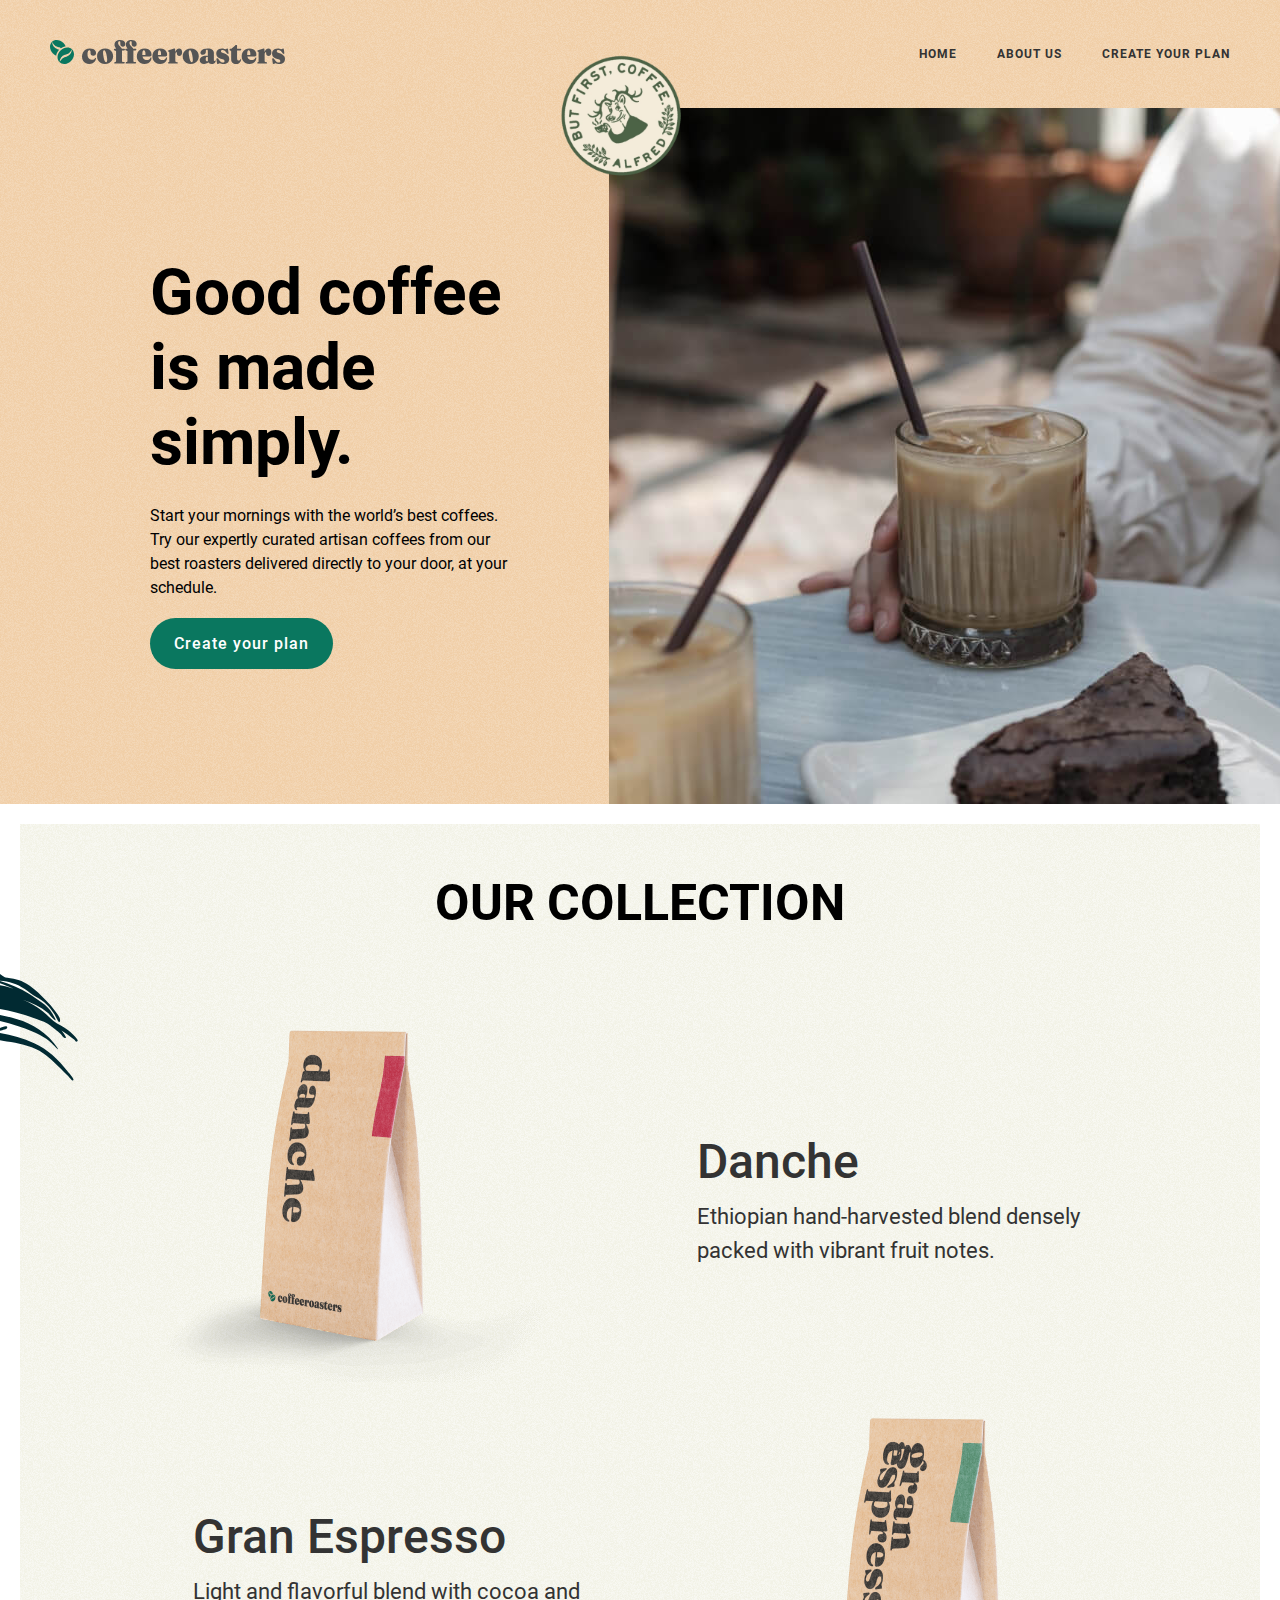
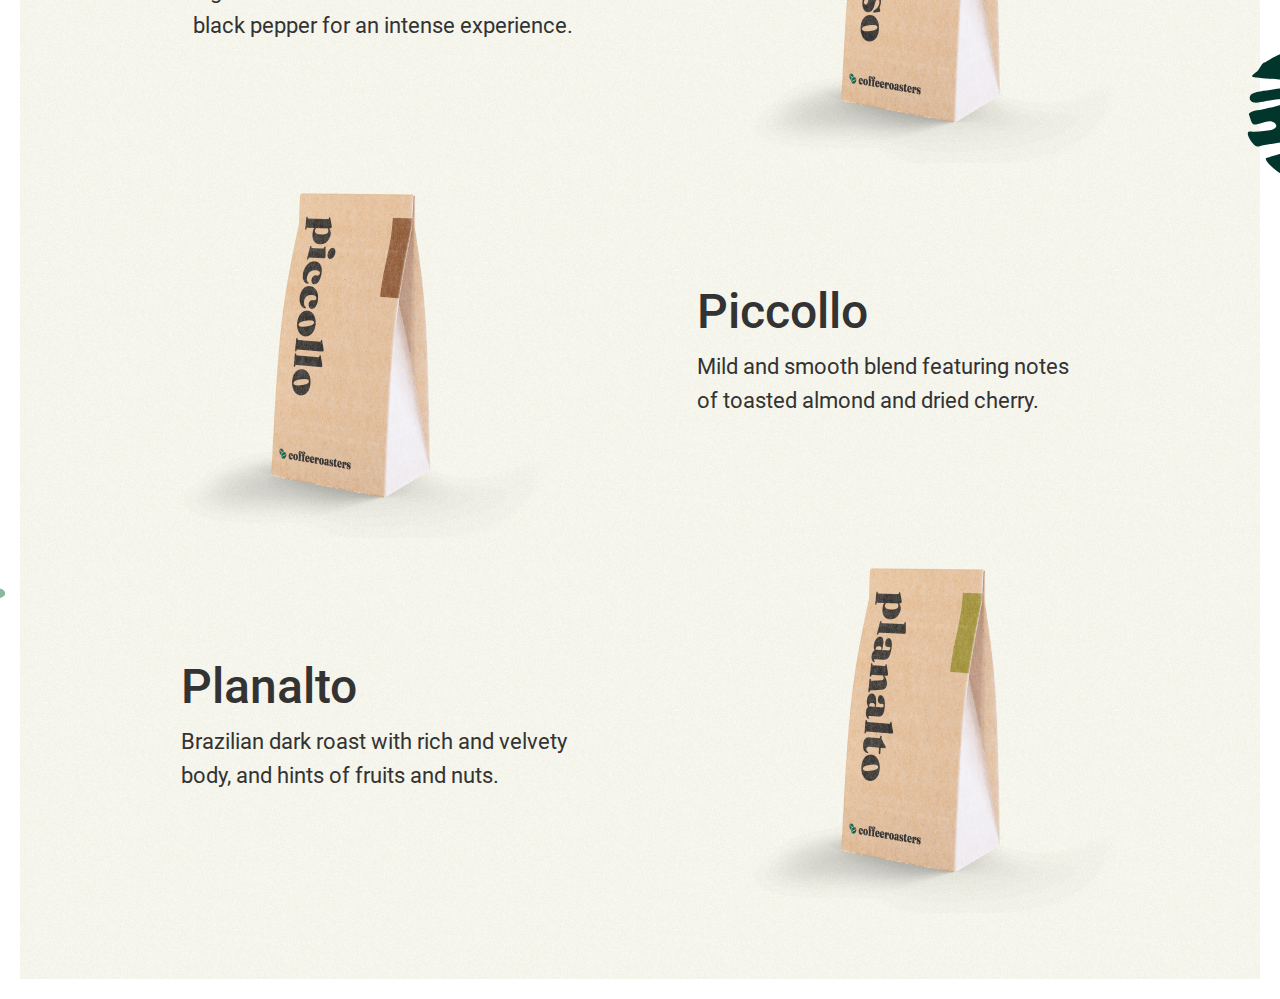
==== index.html @ 7b1deeb9 "Initial commit" ====
<!DOCTYPE html>
<html lang="en">
<head>
  <meta charset="UTF-8">
  <meta http-equiv="X-UA-Compatible" content="IE=edge">
  <meta name="viewport" content="width=device-width, initial-scale=1.0">
  <title>Coffeeroasters</title>
  <!-- <link rel="stylesheet" href="./css/normalize.css"> -->
  <!-- <link rel="stylesheet" href="./css/main.min.css"> -->
  <link rel="stylesheet" href="./css/main.css">
</head>
<body>

  <header class="site-header">
    <div class="container">
      <div class="header-top">
        <a class="site-logo" href="./index.html">
          <img class="site-logo-img" src="./images/site-logo.svg" alt="Site logo">
        </a>
        <nav class="header-nav">
          <ul class="nav-list">
            <li class="nav-item">
              <a class="nav-link" href="#">HOME</a>
            </li>
            <li class="nav-item">
              <a class="nav-link" href="#">ABOUT US</a>
            </li>
            <li class="nav-item">
              <a class="nav-link" href="#">Create your plan</a>
            </li>
          </ul>
        </nav>
      </div>
    </div>
  </header>

  <main>
    <section class="intro">
      <div class="container">
        <div class="intro-main">
          <div class="intro-info">
            <h1 class="intro-info-title">
              Good coffee <br>
              is made simply.
            </h1>

            <p class="intro-info-text">
              Start your mornings with the world’s best coffees. Try our expertly curated artisan coffees from our best roasters delivered directly to your door, at your schedule.
            </p>

            <a class="intro-link" href="#">Create your plan</a>
          </div>

          <div class="intro-pictures">
            <img class="intro-img" src="./images/coffee-img.jpg"
            srcset="./images/coffee-img.jpg 1x, ./images/coffee-img@2x.jpg 2x"
            width="710" height="696" alt="Coffee picture">
          </div>
        </div>
      </div>
    </section>

    <section class="collection">
      <div class="for-bg-img">
        <div class="container">
          <h2 class="collection-title">
            our collection
          </h2>
          <ul class="coffee-type-list">
            <li class="coffee-type-item">
              <img class="coffee-type-img" src="./images/danche-coffee-img.png"
              srcset="./images/danche-coffee-img.png 1x, ./images/danche-coffee-img@2x.png 2x"
                width="450" height="375"  alt="Danche coffee image">
                <div class="coffee-type-info">
                  <h3 class="coffee-type-info-title">
                    Danche
                  </h3>
                  <p class="coffee-type-info-text">
                    Ethiopian hand-harvested blend densely packed with vibrant fruit notes.
                  </p>
                </div>
            </li>
            <li class="coffee-type-item">
              <img class="coffee-type-img" src="./images/gran-coffee-img.png"
              srcset="./images/gran-coffee-img.png 1x, ./images/gran-coffee-img@2x.png 2x"
                width="450" height="375"  alt="Gran coffee image">
                <div class="coffee-type-info">
                  <h3 class="coffee-type-info-title">
                    Gran Espresso
                  </h3>
                  <p class="coffee-type-info-text">
                    Light and flavorful blend with cocoa and black pepper for an intense experience.
                  </p>
                </div>
            </li>
            <li class="coffee-type-item">
              <img class="coffee-type-img" src="./images/piccollo.png"
              srcset="./images/piccollo.png 1x, ./images/piccollo@2x.png 2x"
                width="450" height="375"  alt="Piccollo coffee image">
                <div class="coffee-type-info">
                  <h3 class="coffee-type-info-title">
                    Piccollo
                  </h3>
                  <p class="coffee-type-info-text">
                    Mild and smooth blend featuring notes of toasted almond and dried cherry.
                  </p>
                </div>
            </li>
            <li class="coffee-type-item">
              <img class="coffee-type-img" src="./images/planalto.png"
              srcset="./images/planalto.png 1x, ./images/planalto@2x.png 2x"
                width="450" height="375"  alt="Planalto coffee image">
                <div class="coffee-type-info">
                  <h3 class="coffee-type-info-title">
                   Planalto
                  </h3>
                  <p class="coffee-type-info-text">
                    Brazilian dark roast with rich and velvety body, and hints of fruits and nuts.
                  </p>
                </div>
            </li>
          </ul>
        </div>
      </div>
    </section>
  </main>

</body>
</html>
---- css/main.css ----
:root{
  --text-color:#000000;
  --text-second-color:#333333;
  --bg-color:#ffffff;
}

@font-face {
  font-family: 'Roboto';
  font-style: normal;
  font-weight: 400;
  src: url('../fonts/roboto-v30-latin-regular.woff2') format('woff2'),
  url('../fonts/roboto-v30-latin-regular.woff') format('woff');
}

@font-face {
  font-family: 'Roboto';
  font-style: normal;
  font-weight: 500;
  src: url('../fonts/roboto-v30-latin-500.woff2') format('woff2'),
  url('../fonts/roboto-v30-latin-500.woff') format('woff');
}

@font-face {
  font-family: 'Roboto';
  font-style: normal;
  font-weight: 700;
  src: url('../fonts/roboto-v30-latin-700.woff2') format('woff2'),
  url('../fonts/roboto-v30-latin-700.woff') format('woff');
}

*{
  box-sizing: border-box;
}

body{
  margin: 0;
  font-family: "Roboto", "Arial", sans-serif;
  font-weight: 400;
  color: var(--text-color);
}

.site-header{
  width: 100%;
  background-image: url("../images/first-bgimg.png");
}

.container{
  max-width: 1440px;
  margin: 0 auto;
  padding: 0 50px;
}

.header-top{
  display: flex;
  align-items: center;
  padding: 40px 0;
}

.site-logo{
  margin-right: auto;
}

.site-logo-img{
  display: block;
  margin-right: auto;
}
.nav-list{
  display: flex;
  align-items: center;
  list-style: none;
  margin: 0;
  padding: 0;
}

.nav-link{
  font-weight: 700;
  font-size: 12px;
  line-height: 14px;
  letter-spacing: 1px;
  color: var(--text-second-color);
  text-transform: uppercase;
  text-decoration: none;
}

.nav-item:not(:first-child){
  margin-left: 40px;
}

.intro{
  width: 100%;
  background-image: url("../images/first-bgimg.png");
}

.intro-main{
  display: flex;
  align-items: center;
  justify-content: space-between;
  padding-left: 100px;
}

.intro-info{
  width: 464px;
  margin: 0;
  padding: 0;
}

.intro-info-title{
  margin: 0;
  padding: 0;
  font-weight: 700;
  font-size: 64px;
  line-height: 75px;
}

.intro-info-text{
  margin: 24px 0 34px 0;
  padding: 0;
  font-size: 16px;
  line-height: 24px;
}

.intro-link{
  padding: 16px 24px;
  font-weight: 500;
  font-size: 16px;
  line-height: 19px;
  letter-spacing: 1px;
  background-color: #0A775F;
  color: var(--bg-color);
  border-radius: 100px;
  text-decoration: none;
}

.intro-pictures{
  position: relative;
  top:4px;
  left: 89px;
}

.intro-pictures:before{
  content: "";
  position: absolute;
  top: -72px;
  left: -68px;
  width: 160px;
  height: 160px;
  background-image: url("../images/alfred.png");
  background-size: contain;
  background-repeat: no-repeat;
  background-position: center;
}

.collection{
  width: 100%;
  background-color: var(--bg-color);
}

.for-bg-img{
  margin: 20px;
  padding: 50px 0;
  background-image: url("../images/seconnd-bgimg.png");
}

.collection-title{
  margin: 0;
  margin-bottom: 80px;
  font-weight: 700;
  font-size: 50px;
  line-height: 59px;
  text-align: center;
  text-transform: uppercase;
}

.coffee-type-list{
  padding: 0;
}

.coffee-type-item{
  width: 1020px;
  display: flex;
  align-items: center;
  margin: 0 auto;
  position: relative;
}

.coffee-type-item:nth-child(even){
  flex-direction: row-reverse;
}

.coffee-type-item:nth-child(2), .coffee-type-item:nth-child(4){
  position: relative;
}

.coffee-type-item:nth-child(1):before{
  position: absolute;
  top: -130px;
  left: -352px;
  width: 402px;
  height: 300px;
  background-image: url("../images/first-leaf.svg");
  background-repeat: no-repeat;
  background-size: contain;
  content: "";
}

.coffee-type-item:nth-child(2):before{
  position: absolute;
  top: 172px;
  left: 1090px;
  width: 392px;
  height: 477px;
  background-image: url("../images/second-leaf.svg");
  background-repeat: no-repeat;
  background-size: contain;
  content: "";
}

.coffee-type-item:nth-child(4):before{
  position: absolute;
  top: -35px;
  left: -418px;
  width: 316px;
  height: 269px;
  background-image: url("../images/third-leaf.svg");
  background-repeat: no-repeat;
  background-size: contain;
  content: "";
}

.coffee-type-item:nth-child(even)  .coffee-type-info{
  margin-right: 117px;
}

.coffee-type-item:nth-child(odd) .coffee-type-info{
  margin-left: 117px;
}


.coffee-type-item:nth-child(1)
.coffee-type-info{
  width: 453px;
}

.coffee-type-item:nth-child(2)
.coffee-type-info,
.coffee-type-item:nth-child(3)
.coffee-type-info
{
  width: 390px;
}

.coffee-type-item:nth-child(4)
.coffee-type-info {
  width: 402px;
}

.coffee-type-info-title{
  margin: 0;
  margin-bottom: 10px;
  padding: 0;
  font-weight: 500;
  font-size: 48px;
  line-height: 56px;
  color: var(--text-second-color);
}

.coffee-type-info-text{
  margin: 0;
  font-weight: 400;
  font-size: 22px;
  line-height: 34px;
  color: var(--text-second-color);
}
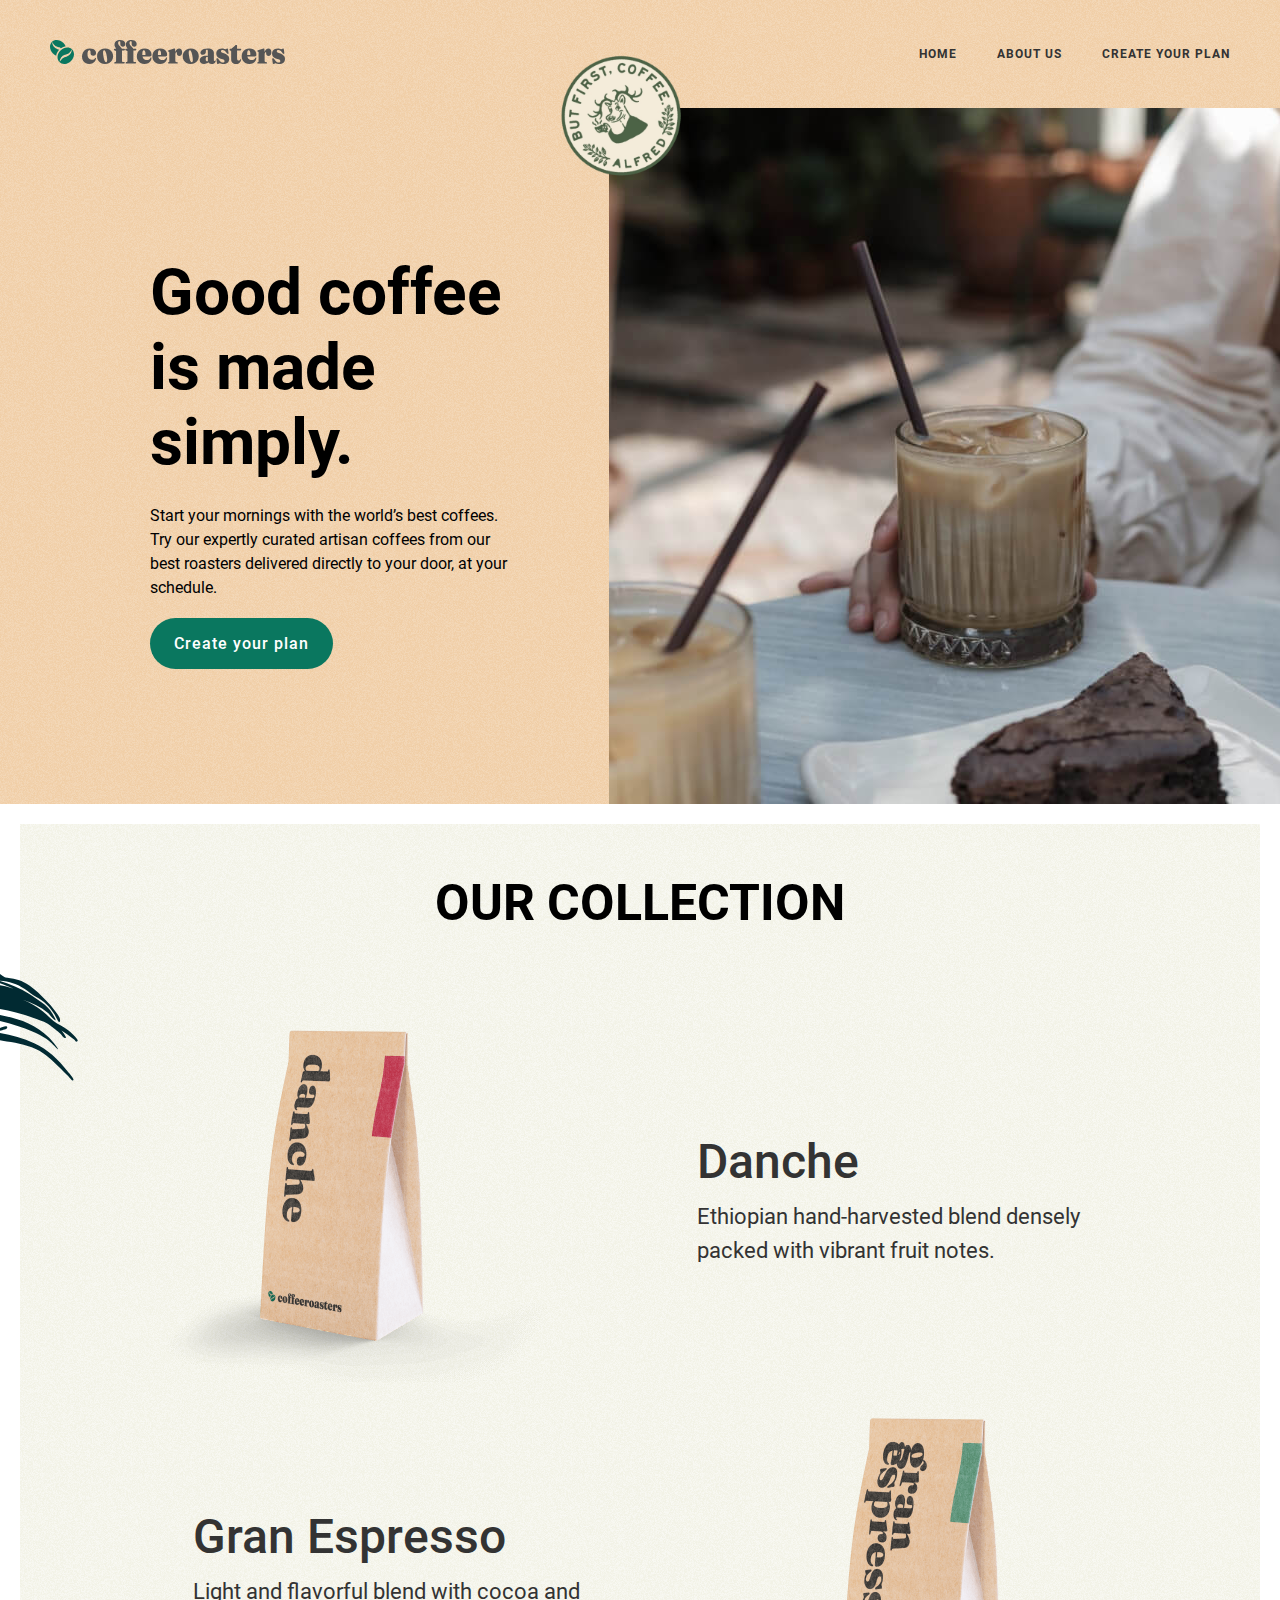
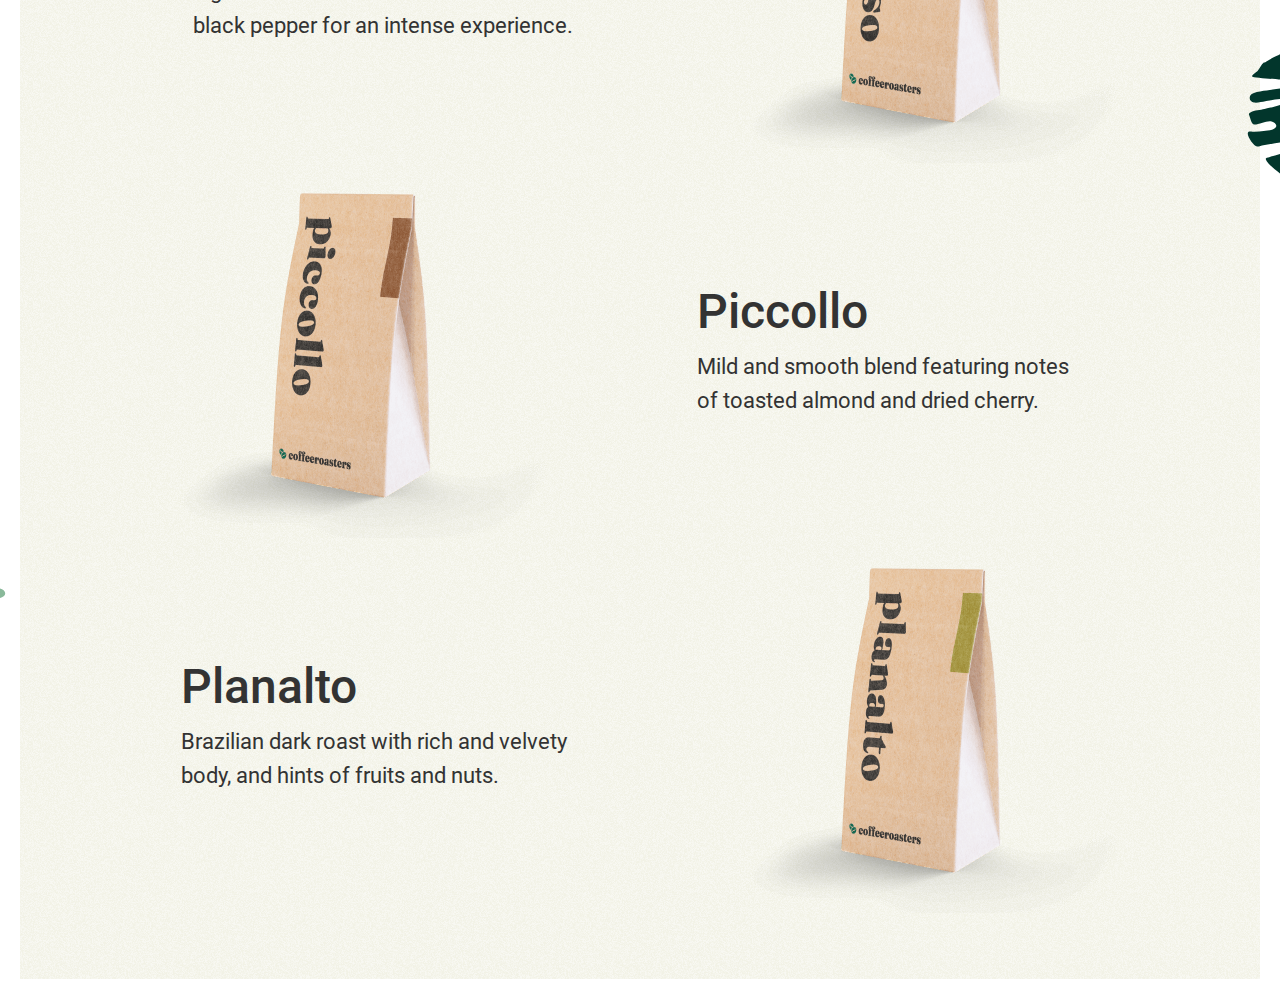
==== commit 48edf0e1: "Add to css file overflow:hidden" ====
--- a/index.html
+++ b/index.html
@@ -70,54 +70,54 @@
             <li class="coffee-type-item">
               <img class="coffee-type-img" src="./images/danche-coffee-img.png"
               srcset="./images/danche-coffee-img.png 1x, ./images/danche-coffee-img@2x.png 2x"
-                width="450" height="375"  alt="Danche coffee image">
-                <div class="coffee-type-info">
-                  <h3 class="coffee-type-info-title">
-                    Danche
-                  </h3>
-                  <p class="coffee-type-info-text">
-                    Ethiopian hand-harvested blend densely packed with vibrant fruit notes.
-                  </p>
-                </div>
+              width="450" height="375"  alt="Danche coffee image">
+              <div class="coffee-type-info">
+                <h3 class="coffee-type-info-title">
+                  Danche
+                </h3>
+                <p class="coffee-type-info-text">
+                  Ethiopian hand-harvested blend densely packed with vibrant fruit notes.
+                </p>
+              </div>
             </li>
             <li class="coffee-type-item">
               <img class="coffee-type-img" src="./images/gran-coffee-img.png"
               srcset="./images/gran-coffee-img.png 1x, ./images/gran-coffee-img@2x.png 2x"
-                width="450" height="375"  alt="Gran coffee image">
-                <div class="coffee-type-info">
-                  <h3 class="coffee-type-info-title">
-                    Gran Espresso
-                  </h3>
-                  <p class="coffee-type-info-text">
-                    Light and flavorful blend with cocoa and black pepper for an intense experience.
-                  </p>
-                </div>
+              width="450" height="375"  alt="Gran coffee image">
+              <div class="coffee-type-info">
+                <h3 class="coffee-type-info-title">
+                  Gran Espresso
+                </h3>
+                <p class="coffee-type-info-text">
+                  Light and flavorful blend with cocoa and black pepper for an intense experience.
+                </p>
+              </div>
             </li>
             <li class="coffee-type-item">
               <img class="coffee-type-img" src="./images/piccollo.png"
               srcset="./images/piccollo.png 1x, ./images/piccollo@2x.png 2x"
-                width="450" height="375"  alt="Piccollo coffee image">
-                <div class="coffee-type-info">
-                  <h3 class="coffee-type-info-title">
-                    Piccollo
-                  </h3>
-                  <p class="coffee-type-info-text">
-                    Mild and smooth blend featuring notes of toasted almond and dried cherry.
-                  </p>
-                </div>
+              width="450" height="375"  alt="Piccollo coffee image">
+              <div class="coffee-type-info">
+                <h3 class="coffee-type-info-title">
+                  Piccollo
+                </h3>
+                <p class="coffee-type-info-text">
+                  Mild and smooth blend featuring notes of toasted almond and dried cherry.
+                </p>
+              </div>
             </li>
             <li class="coffee-type-item">
               <img class="coffee-type-img" src="./images/planalto.png"
               srcset="./images/planalto.png 1x, ./images/planalto@2x.png 2x"
-                width="450" height="375"  alt="Planalto coffee image">
-                <div class="coffee-type-info">
-                  <h3 class="coffee-type-info-title">
-                   Planalto
-                  </h3>
-                  <p class="coffee-type-info-text">
-                    Brazilian dark roast with rich and velvety body, and hints of fruits and nuts.
-                  </p>
-                </div>
+              width="450" height="375"  alt="Planalto coffee image">
+              <div class="coffee-type-info">
+                <h3 class="coffee-type-info-title">
+                  Planalto
+                </h3>
+                <p class="coffee-type-info-text">
+                  Brazilian dark roast with rich and velvety body, and hints of fruits and nuts.
+                </p>
+              </div>
             </li>
           </ul>
         </div>
--- a/css/main.css
+++ b/css/main.css
@@ -152,6 +152,7 @@
 
 .collection{
   width: 100%;
+  overflow: hidden;
   background-color: var(--bg-color);
 }
 
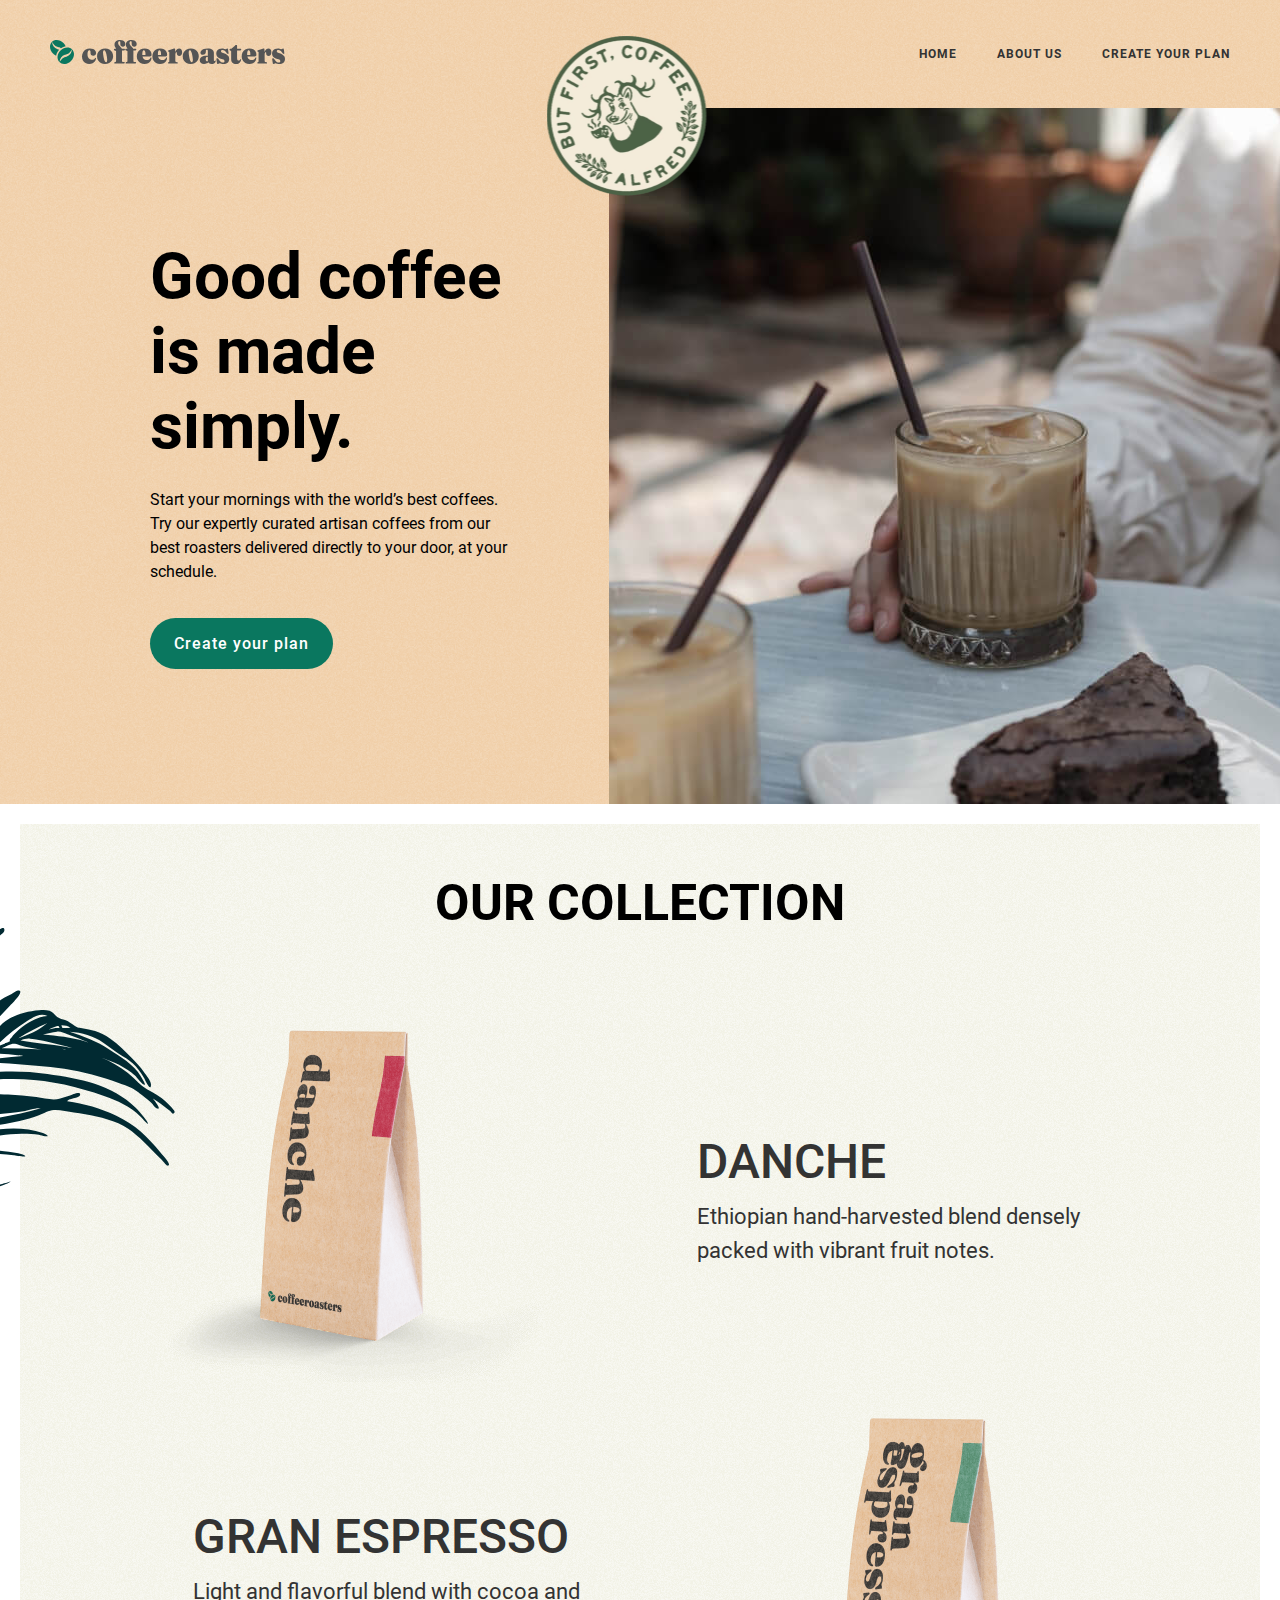
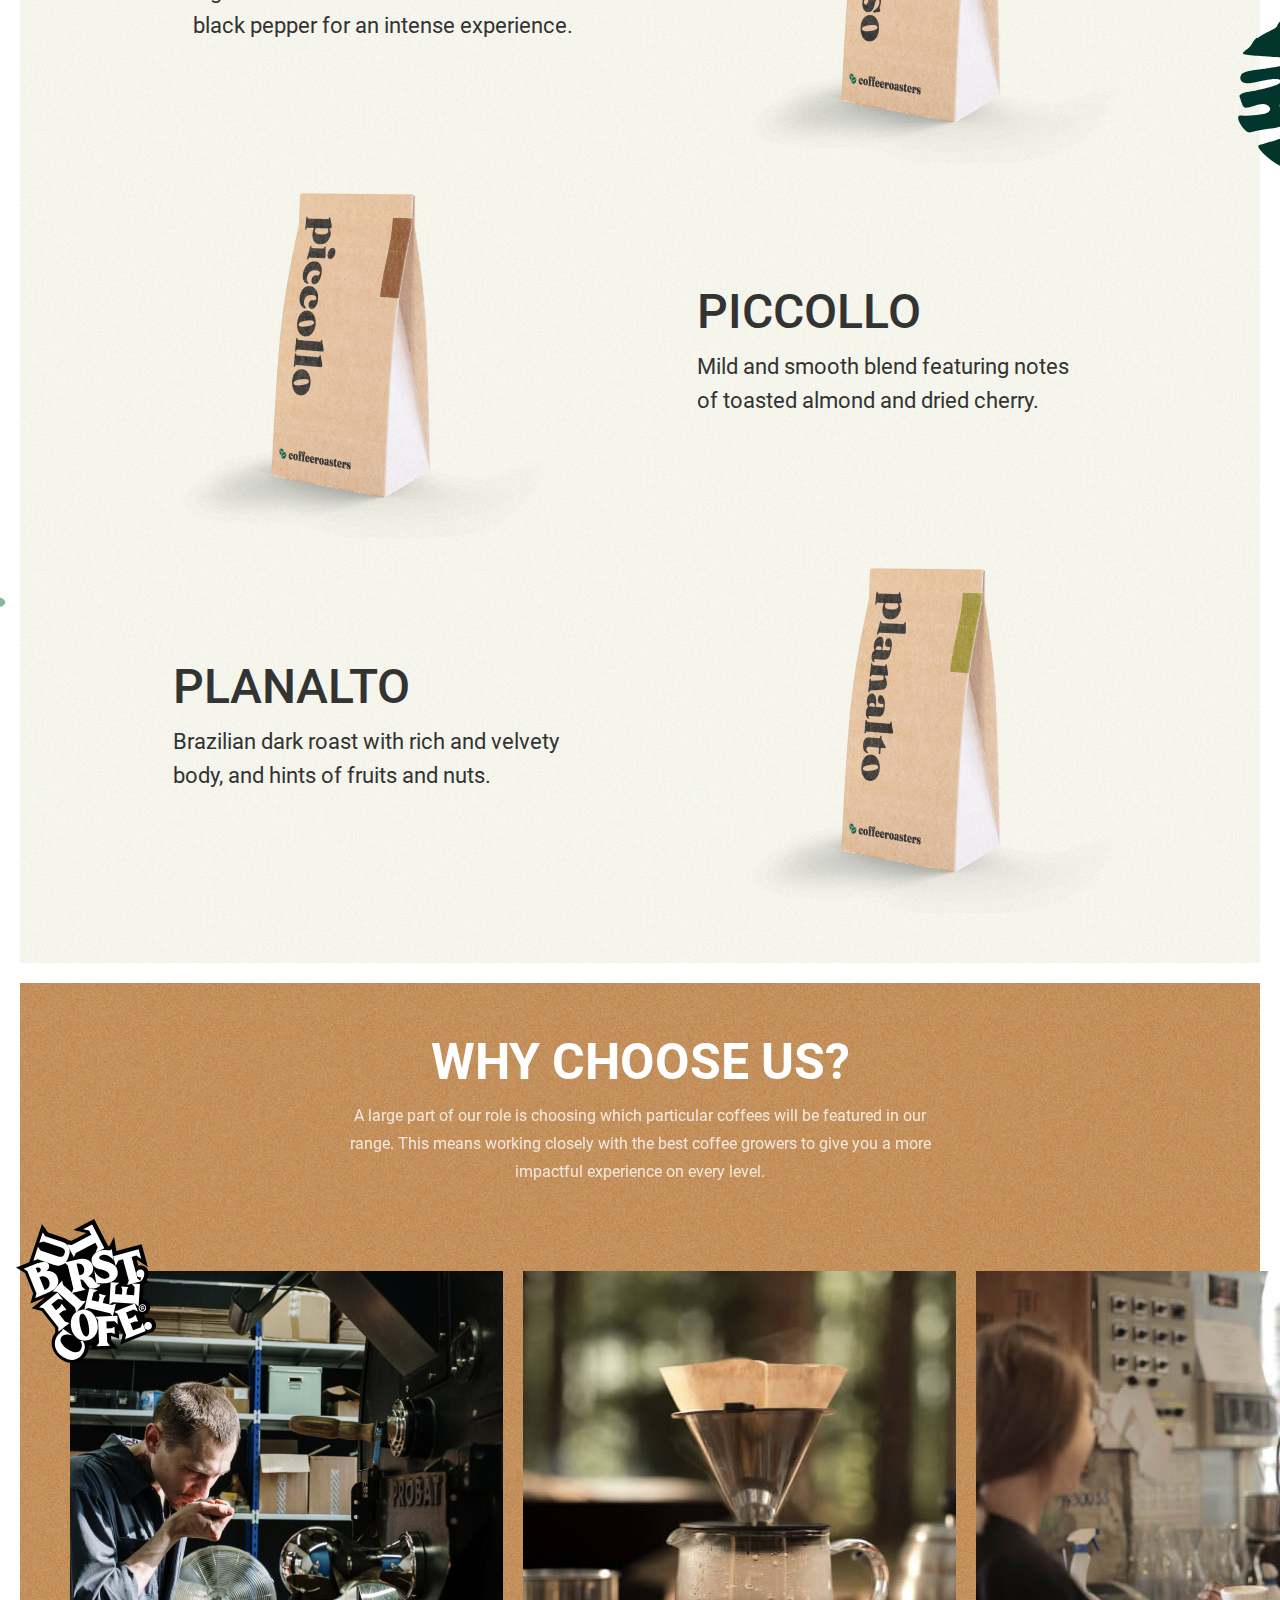
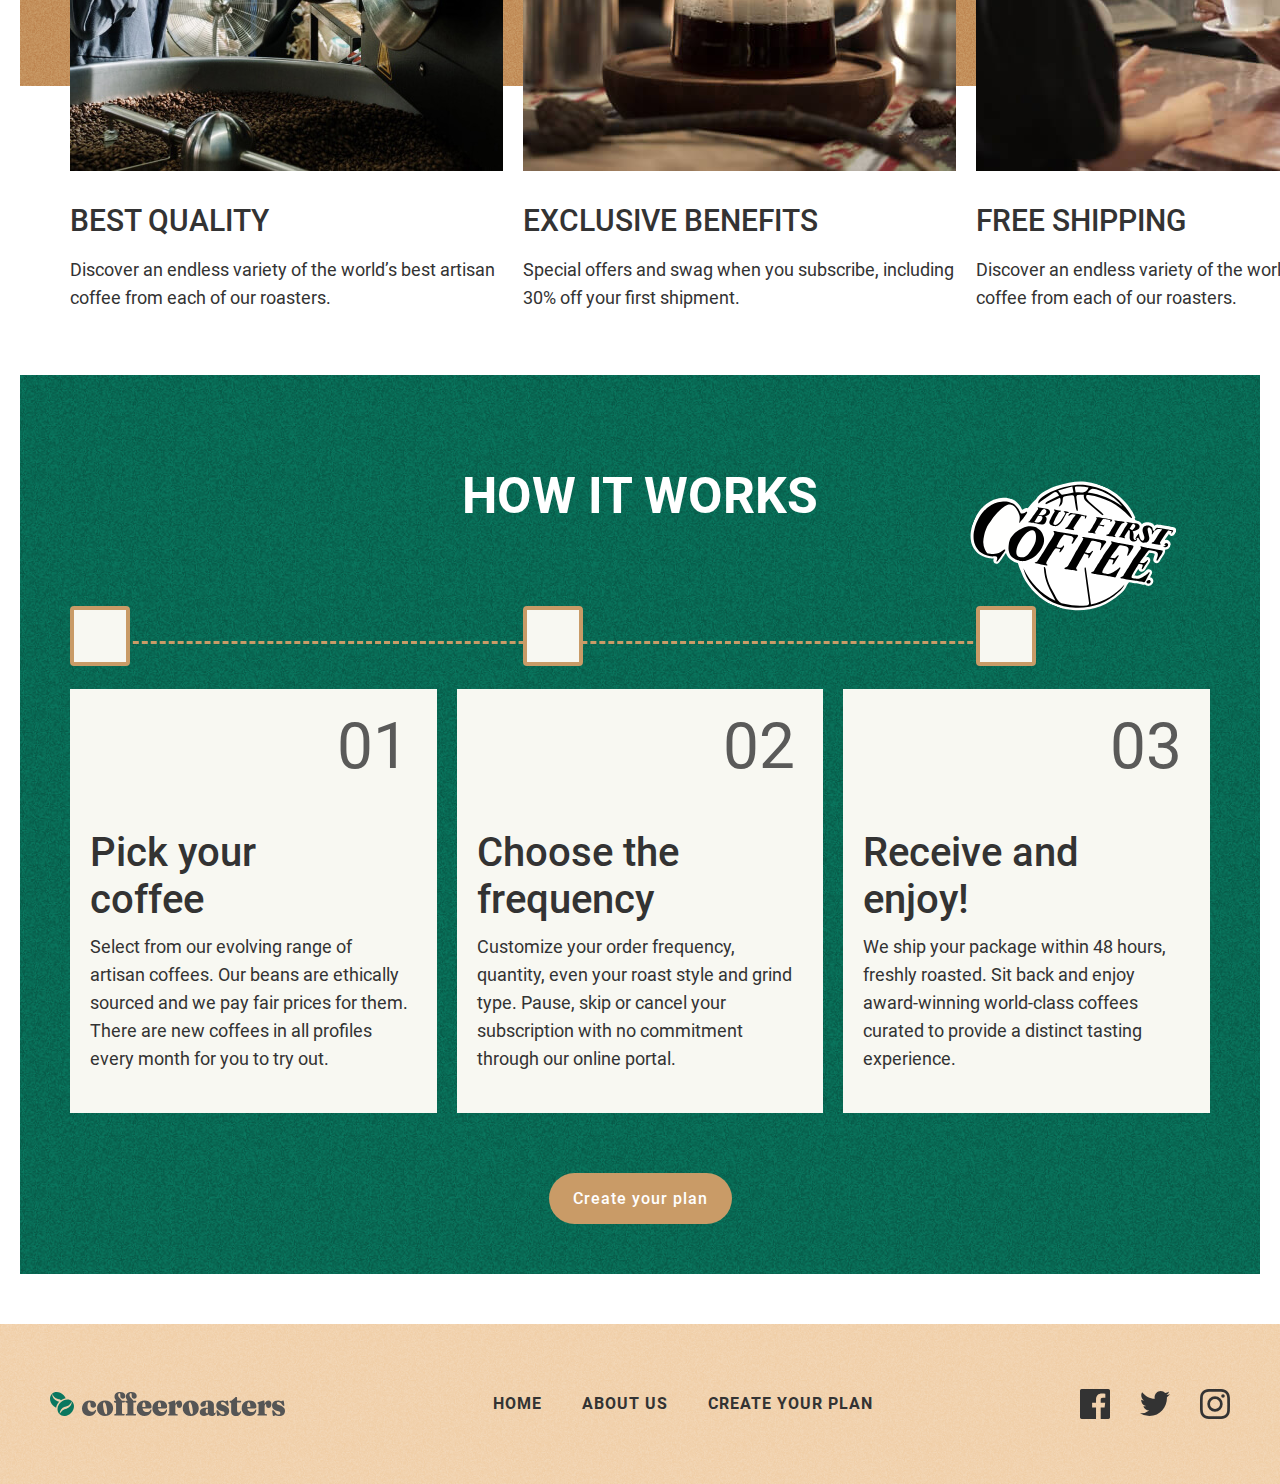
==== commit 638cf246: "Add extra section" ====
--- a/index.html
+++ b/index.html
@@ -123,6 +123,167 @@
         </div>
       </div>
     </section>
+
+    <section class="choose-us">
+      <div class="container">
+        <div class="choose-us-top">
+          <h2 class="choose-us-title">
+            Why choose us?
+          </h2>
+
+          <p class="choose-us-text">
+            A large part of our role is choosing which particular coffees will be featured
+            in our range. This means working closely with the best coffee growers to give
+            you a more impactful experience on every level.
+          </p>
+        </div>
+
+        <ul class="choose-us-list">
+          <li class="choose-us-item">
+            <img class="choose-us-img" src="./images/best-quality-img.jpg"
+            srcset="./images/best-quality-img.jpg 1x, ./images/best-quality-img@2x.jpg 2x"
+            width="433" height="500" alt="Make coffee">
+            <h3 class="choose-us-item-title">
+              Best quality
+            </h3>
+
+            <p class="choose-us-item-text">
+              Discover an endless variety of the world’s best artisan coffee from each of our roasters.
+            </p>
+          </li>
+
+          <li class="choose-us-item">
+            <img class="choose-us-img" src="./images/exclusive.jpg"
+            srcset="./images/exclusive.jpg 1x, ./images/exclusive@2x.jpg 2x"
+            width="433" height="500" alt="Make coffee">
+            <h3 class="choose-us-item-title">
+              Exclusive benefits
+            </h3>
+
+            <p class="choose-us-item-text">
+              Special offers and swag when you subscribe, including 30% off your first shipment.
+            </p>
+          </li>
+
+          <li class="choose-us-item">
+            <img class="choose-us-img" src="./images/free-shipping.jpg"
+            srcset="./images/free-shipping.jpg 1x, ./images/free-shipping@2x.jpg 2x"
+            width="433" height="500" alt="Make coffee">
+            <h3 class="choose-us-item-title">
+              Free shipping
+            </h3>
+
+            <p class="choose-us-item-text">
+              Discover an endless variety of the world’s best artisan coffee from each of our roasters.
+            </p>
+          </li>
+        </ul>
+      </div>
+    </section>
+
+    <section class="how-it-work">
+      <div class="container">
+        <div class="how-it-work-info">
+          <h2 class="how-it-work-title">
+            How it works
+          </h2>
+
+          <div class="boxes">
+            <span class="box-item"></span>
+            <span class="box-item"></span>
+            <span class="box-item"></span>
+          </div>
+
+
+          <ol class="how-it-work-list">
+            <li class="how-it-work-item">
+              <span class="number">01</span>
+              <div class="how-it-work-theme">
+                <h3 class="how-it-work-item-title">
+                  Pick your coffee
+                </h3>
+              </div>
+
+              <p class="how-it-work-item-text">
+                Select from our evolving range of artisan coffees. Our beans are ethically sourced and we pay fair prices for them. There are new coffees in all profiles every month for you to try out.
+              </p>
+            </li>
+            <li class="how-it-work-item">
+              <span class="number">02</span>
+              <div class="how-it-work-theme">
+                <h3 class="how-it-work-item-title">
+                  Choose the frequency
+                </h3>
+              </div>
+
+              <p class="how-it-work-item-text">
+                Customize your order frequency, quantity, even your roast style and grind type. Pause, skip or cancel your subscription with no commitment through our online portal.
+              </p>
+            </li>
+            <li class="how-it-work-item">
+              <span class="number">03</span>
+              <div class="how-it-work-theme">
+                <h3 class="how-it-work-item-title">
+                  Receive and enjoy!
+                </h3>
+              </div>
+
+              <p class="how-it-work-item-text">
+                We ship your package within 48 hours, freshly roasted. Sit back and enjoy award-winning world-class coffees curated to provide a distinct tasting experience.
+              </p>
+            </li>
+          </ol>
+          <div class="work-link">
+            <a class="how-it-work-link" href="#">Create your plan</a>
+          </div>
+        </div>
+      </div>
+    </section>
+
+    <footer class="site-footer">
+      <div class="container">
+        <div class="footer-info">
+          <a class="site-logo" href="./index.html">
+            <img class="site-logo-img" src="./images/site-logo.svg" alt="Site logo">
+          </a>
+          <nav class="header-nav">
+            <ul class="nav-list">
+              <li class="nav-item">
+                <a class="ft-link" href="#">HOME</a>
+              </li>
+              <li class="nav-item">
+                <a class="ft-link" href="#">ABOUT US</a>
+              </li>
+              <li class="nav-item">
+                <a class="ft-link" href="#">Create your plan</a>
+              </li>
+            </ul>
+          </nav>
+
+          <ul class="social-media">
+            <li class="social-media-item">
+              <a class="social-media-link" href="#" target="blank">
+                <img class="social-media-icon" src="./images/facebook-icon.svg"
+                width="30" height="30" alt="facebook icon">
+              </a>
+            </li>
+            <li class="social-media-item">
+              <a class="social-media-link" href="#" target="blank">
+                <img class="social-media-icon" src="./images/twitter-icon.svg"
+                width="30" height="25" alt="twitter icon">
+              </a>
+            </li>
+            <li class="social-media-item">
+              <a class="social-media-link" href="#" target="blank">
+                <img class="social-media-icon" src="./images/instagram-icon.svg"
+                width="30" height="30" alt="instagram icon">
+              </a>
+            </li>
+          </ul>
+        </div>
+      </div>
+
+    </footer>
   </main>
 
 </body>
--- a/css/main.css
+++ b/css/main.css
@@ -35,6 +35,7 @@
 body{
   margin: 0;
   font-family: "Roboto", "Arial", sans-serif;
+  overflow-x: hidden;
   font-weight: 400;
   color: var(--text-color);
 }
@@ -42,6 +43,8 @@
 .site-header{
   width: 100%;
   background-image: url("../images/first-bgimg.png");
+  background-position: center;
+  background-size: cover;
 }
 
 .container{
@@ -89,6 +92,8 @@
 .intro{
   width: 100%;
   background-image: url("../images/first-bgimg.png");
+  background-position: center;
+  background-size: cover;
 }
 
 .intro-main{
@@ -120,6 +125,7 @@
 }
 
 .intro-link{
+  display: inline-block;
   padding: 16px 24px;
   font-weight: 500;
   font-size: 16px;
@@ -141,18 +147,15 @@
   content: "";
   position: absolute;
   top: -72px;
-  left: -68px;
+  left: -62px;
   width: 160px;
   height: 160px;
   background-image: url("../images/alfred.png");
-  background-size: contain;
-  background-repeat: no-repeat;
-  background-position: center;
+  background-position: center ;
 }
 
 .collection{
   width: 100%;
-  overflow: hidden;
   background-color: var(--bg-color);
 }
 
@@ -160,6 +163,8 @@
   margin: 20px;
   padding: 50px 0;
   background-image: url("../images/seconnd-bgimg.png");
+  background-position: center;
+  background-size: cover;
 }
 
 .collection-title{
@@ -173,11 +178,12 @@
 }
 
 .coffee-type-list{
+  width: 1020px;
+  margin: 0 auto;
   padding: 0;
 }
 
 .coffee-type-item{
-  width: 1020px;
   display: flex;
   align-items: center;
   margin: 0 auto;
@@ -194,32 +200,32 @@
 
 .coffee-type-item:nth-child(1):before{
   position: absolute;
-  top: -130px;
-  left: -352px;
+  top: -30%;
+  left: -35%;
   width: 402px;
   height: 300px;
   background-image: url("../images/first-leaf.svg");
   background-repeat: no-repeat;
-  background-size: contain;
+  background-size: cover;
   content: "";
 }
 
-.coffee-type-item:nth-child(2):before{
-  position: absolute;
-  top: 172px;
-  left: 1090px;
+.coffee-type-item:nth-child(2)::after{
+  position: absolute;
+  top: 36%;
+  right: -44%;
   width: 392px;
   height: 477px;
   background-image: url("../images/second-leaf.svg");
   background-repeat: no-repeat;
-  background-size: contain;
+  background-size: cover;
   content: "";
 }
 
 .coffee-type-item:nth-child(4):before{
   position: absolute;
-  top: -35px;
-  left: -418px;
+  top: -7%;
+  left: -41%;
   width: 316px;
   height: 269px;
   background-image: url("../images/third-leaf.svg");
@@ -228,22 +234,24 @@
   content: "";
 }
 
-.coffee-type-item:nth-child(even)  .coffee-type-info{
+.coffee-type-item:nth-child(even)  .coffee-type-img{
+  margin-left: 117px;
+}
+
+.coffee-type-item:nth-child(odd) .coffee-type-img{
   margin-right: 117px;
-}
-
-.coffee-type-item:nth-child(odd) .coffee-type-info{
-  margin-left: 117px;
 }
 
 
 .coffee-type-item:nth-child(1)
 .coffee-type-info{
-  width: 453px;
+  width: 452px;
 }
 
 .coffee-type-item:nth-child(2)
-.coffee-type-info,
+.coffee-type-info{
+  width: 390px;
+}
 .coffee-type-item:nth-child(3)
 .coffee-type-info
 {
@@ -252,7 +260,7 @@
 
 .coffee-type-item:nth-child(4)
 .coffee-type-info {
-  width: 402px;
+  width: 410px;
 }
 
 .coffee-type-info-title{
@@ -263,6 +271,7 @@
   font-size: 48px;
   line-height: 56px;
   color: var(--text-second-color);
+  text-transform: uppercase;
 }
 
 .coffee-type-info-text{
@@ -271,4 +280,255 @@
   font-size: 22px;
   line-height: 34px;
   color: var(--text-second-color);
-}+}
+
+.choose-us{
+  position: relative;
+  margin: 20px;
+  padding-top: 50px;
+  padding-bottom: 500px;
+  background-image: url("../images/third-bgimg.png");
+  background-position: center;
+  background-size: contain;
+}
+
+.choose-us-top{
+  width: 581px;
+  margin: 0 auto;
+  text-align: center;
+}
+
+.choose-us-title{
+  margin: 0;
+  margin-bottom: 10px;
+  padding: 0;
+  font-weight: 700;
+  font-size: 50px;
+  line-height: 59px;
+  color: var(--bg-color);
+  text-transform: uppercase;
+}
+
+.choose-us-text{
+  margin: 0;
+  font-weight: 400;
+  font-size: 16px;
+  line-height: 28px;
+  color: var(--bg-color);
+  opacity: 0.8;
+}
+
+.choose-us-list{
+  position: absolute;
+  top: 41%;
+  display: flex;
+  align-items: center;
+  margin: 0;
+  padding: 0;
+  list-style: none;
+}
+
+.choose-us-item{
+  width: 433px;
+  color: var(--text-second-color);
+}
+
+.choose-us-item:nth-child(1)::before{
+  position: absolute;
+  top: -8%;
+  left: -4%;
+  width: 140px;
+  height: 144px;
+  background-image: url("../images/but-first-coffe-icon.svg");
+  background-position: center;
+  background-size: contain;
+  background-repeat: no-repeat;
+  content: "";
+}
+
+.choose-us-item:not(:last-child){
+  margin-right: 20px;
+}
+
+.choose-us-item-title{
+  margin-top: 28px;
+  margin-bottom: 10px;
+  font-weight: 500;
+  font-size: 30px;
+  line-height: 35px;
+  text-transform: uppercase;
+}
+
+.choose-us-item-text{
+  font-weight: 400;
+  font-size: 18px;
+  line-height: 28px;
+}
+
+.how-it-work{
+  margin: 0 20px;
+  margin-top: 289px;
+  margin-bottom: 50px;
+  background-image: url("../images/fourth-bg-img.png");
+  background-position: center;
+  background-size: cover;
+}
+
+.how-it-work-info{
+  position: relative;
+  margin: 0;
+  padding: 50px 0;
+}
+
+
+.how-it-work-title{
+  position: relative;
+  margin-bottom: 55px;
+  font-weight: 700;
+  font-size: 50px;
+  line-height: 59px;
+  text-align: center;
+  color: var(--bg-color);
+  text-transform: uppercase;
+}
+
+.how-it-work-title::before{
+  position: absolute;
+  content: "";
+  top:1%;
+  right:3%;
+  width: 215px;
+  height: 150px;
+  background-image: url("../images/but-first-coffee-icon.svg");
+  background-position: center;
+  background-repeat: no-repeat;
+}
+
+.boxes{
+  width: 966px;
+  display: flex;
+  align-items: center;
+  justify-content: space-between;
+  border-bottom: 3px dashed #C99B67;
+}
+
+.box-item{
+  position: relative;
+  top:25px;
+  padding: 26px;
+  background-color: #F8F8F2;
+  border: 4px solid #C99B67;
+  border-radius: 4px;
+}
+
+.how-it-work-list{
+  margin: 0;
+  margin-top: 45px;
+  margin-bottom: 60px;
+  padding: 0;
+  display: flex;
+  align-items: center;
+  list-style: none;
+}
+
+.how-it-work-item{
+  width: 453px;
+  padding-top: 20px;
+  padding-right: 28px;
+  padding-bottom: 40px;
+  padding-left: 20px;
+  background-color: #F8F8F2;
+  color:var(--text-second-color)
+}
+
+.how-it-work-item:not(:last-child){
+  margin-right: 20px;
+}
+
+.number{
+  display: block;
+  text-align: right;
+  font-weight: 400;
+  font-size: 64px;
+  line-height: 75px;
+  color: var(--text-second-color);
+  opacity: 0.8;
+}
+
+.how-it-work-theme{
+  width: 231px;
+}
+
+.how-it-work-item-title{
+  margin-top: 45px;
+  margin-bottom: 10px;
+  font-weight: 500;
+  font-size: 40px;
+  line-height: 47px;
+}
+
+.how-it-work-item-text{
+  margin: 0;
+  padding: 0;
+  font-weight: 400;
+  font-size: 18px;
+  line-height: 28px;
+}
+
+.work-link{
+  display: flex;
+  justify-content: center;
+}
+
+.how-it-work-link{
+  padding: 16px 24px;
+  font-weight: 500;
+  font-size: 16px;
+  line-height: 19px;
+  text-align: center;
+  letter-spacing: 1px;
+  background-color: #C99B67;
+  color: #FFFFFF;
+  border-radius: 100px;
+  text-decoration: none;
+}
+
+.site-footer{
+  width: 100%;
+  background-image: url("../images/first-bgimg.png");
+  background-position: center;
+  background-size: cover;
+}
+
+.footer-info{
+  display: flex;
+  align-items: center;
+  padding: 65px 0;
+}
+
+.ft-link{
+  font-weight: 700;
+  font-size: 16px;
+  line-height: 19px;
+  letter-spacing: 1px;
+  text-transform: uppercase;
+  color: var(--text-second-color);
+  text-decoration: none;
+}
+
+.social-media{
+  display: flex;
+  align-items: center;
+  list-style: none;
+  margin: 0;
+  margin-left: auto;
+  padding: 0;
+}
+
+.social-media-item:not(:last-child){
+  margin-right: 30px;
+}
+
+.social-media-icon{
+  display: block;
+}
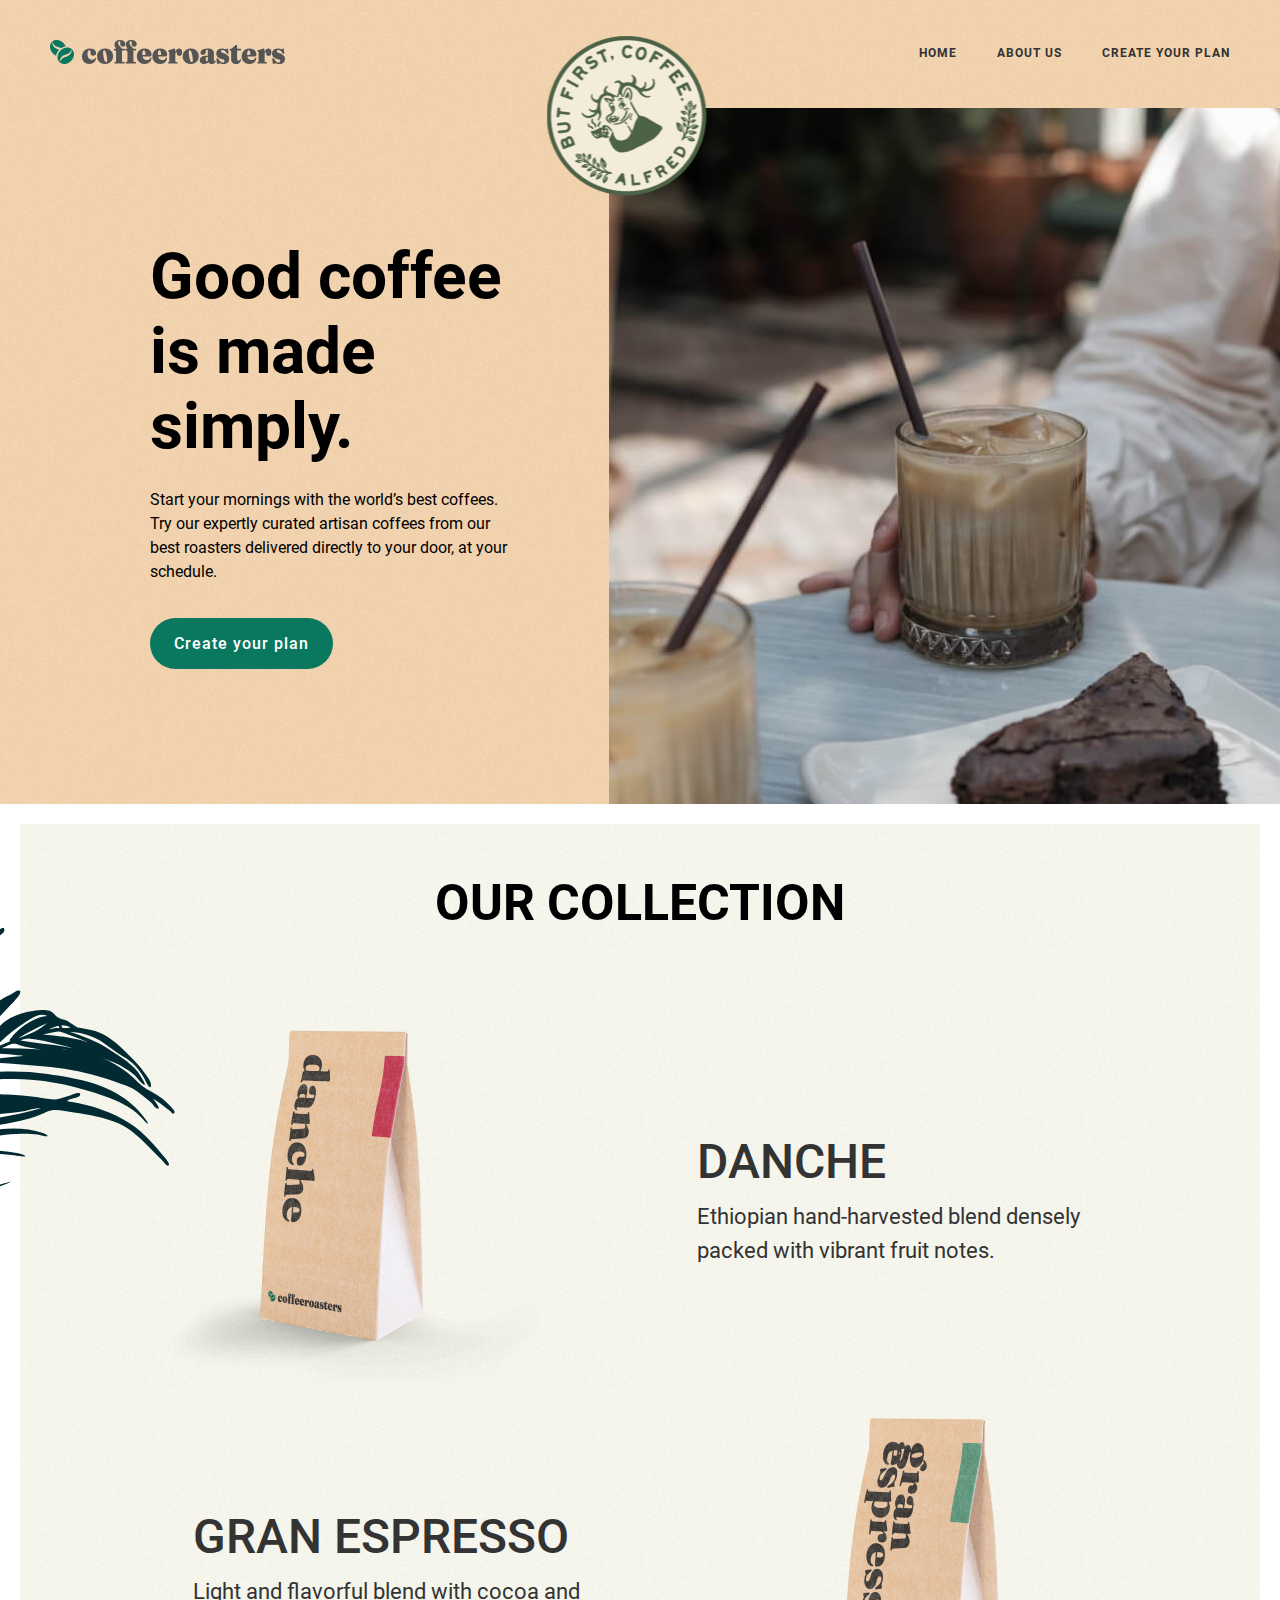
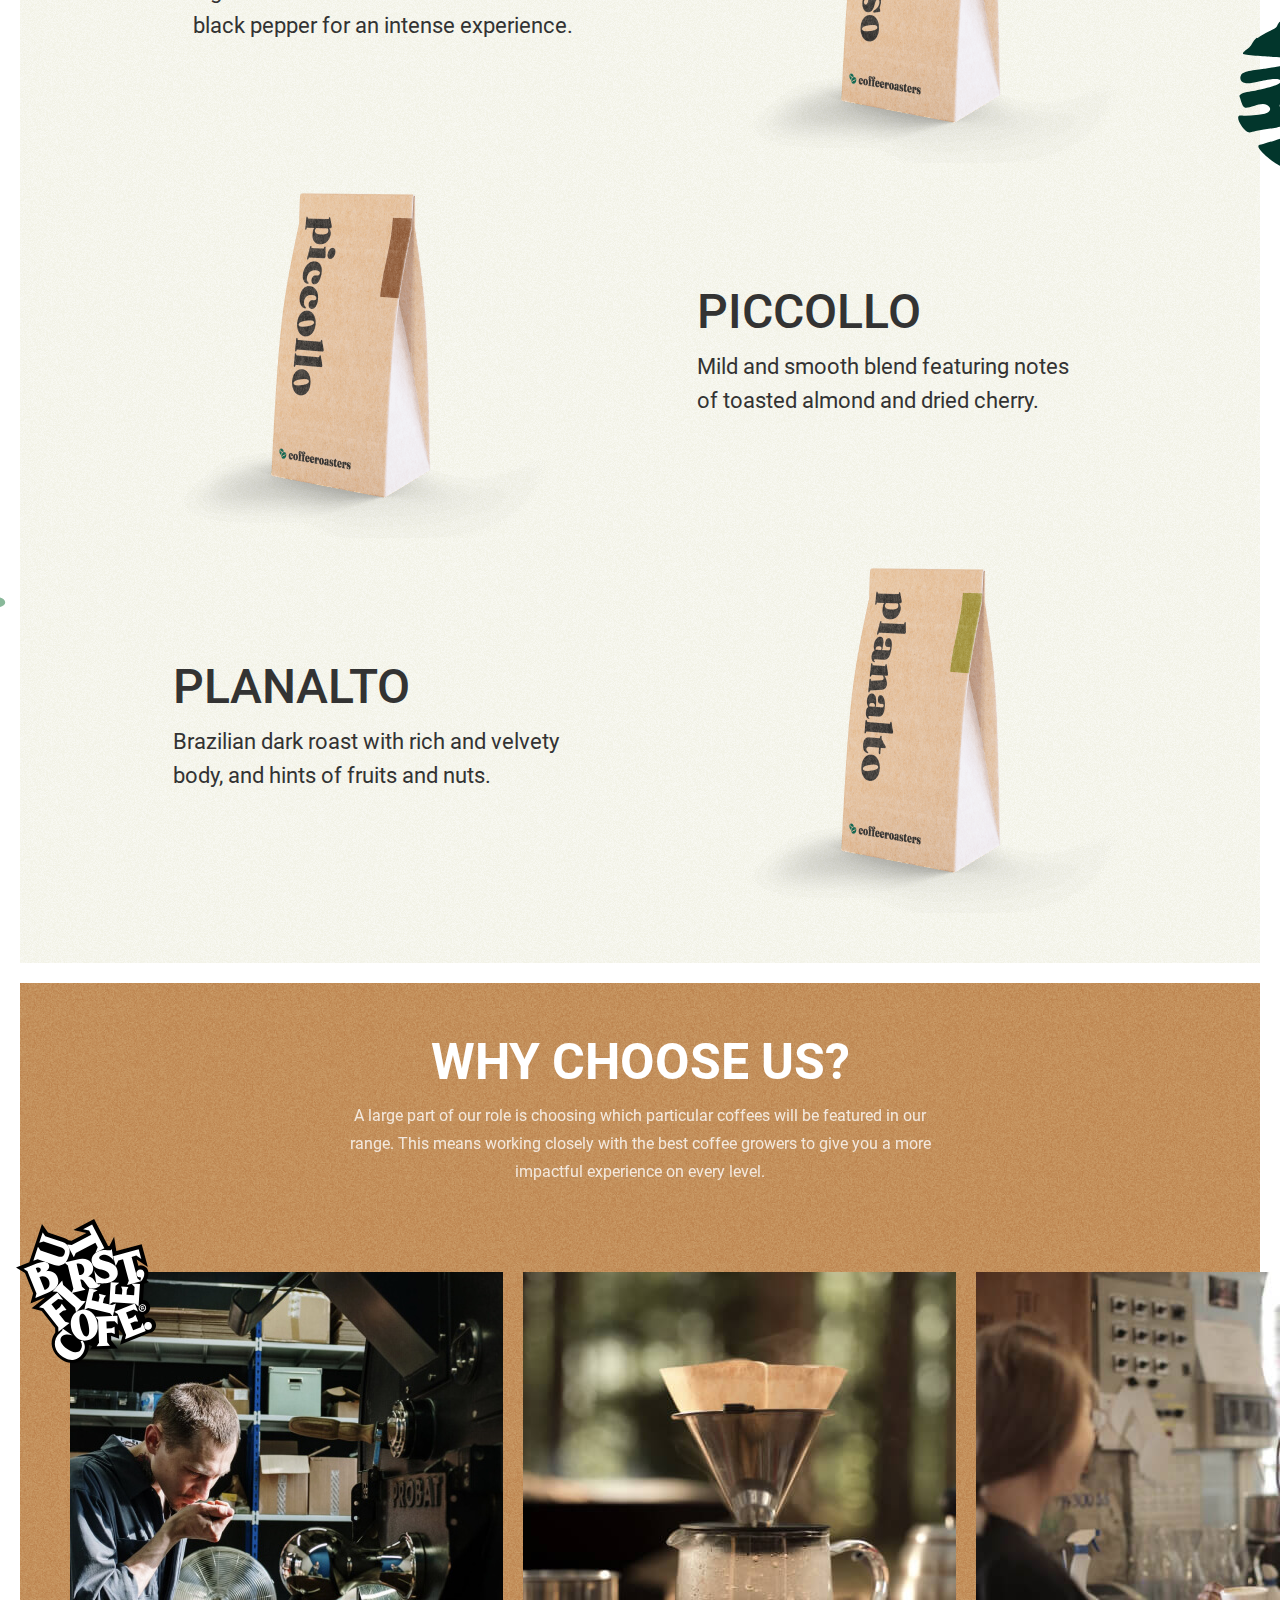
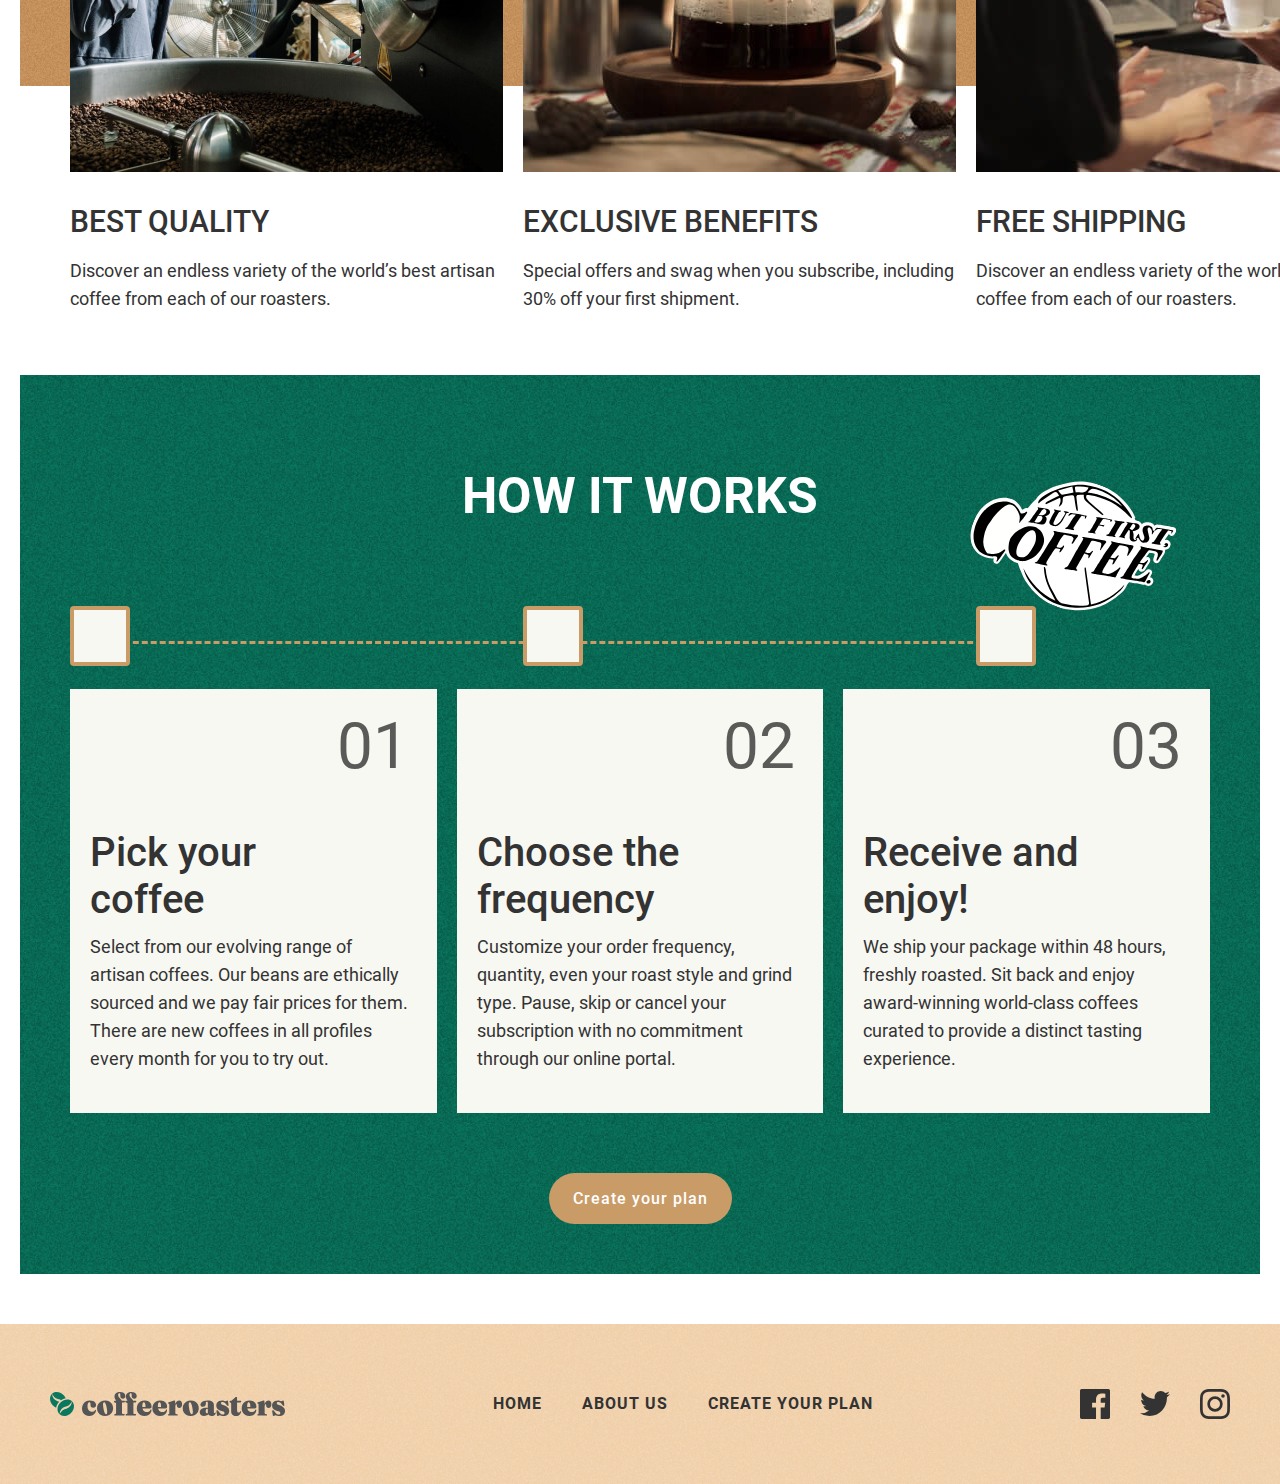
==== commit 280fa726: "Change css files add minify and authoprefix" ====
--- a/index.html
+++ b/index.html
@@ -6,8 +6,8 @@
   <meta name="viewport" content="width=device-width, initial-scale=1.0">
   <title>Coffeeroasters</title>
   <!-- <link rel="stylesheet" href="./css/normalize.css"> -->
-  <!-- <link rel="stylesheet" href="./css/main.min.css"> -->
-  <link rel="stylesheet" href="./css/main.css">
+  <link rel="stylesheet" href="./css/main.min.css">
+  <!-- <link rel="stylesheet" href="./css/main.css"> -->
 </head>
 <body>
 
@@ -20,13 +20,13 @@
         <nav class="header-nav">
           <ul class="nav-list">
             <li class="nav-item">
-              <a class="nav-link" href="#">HOME</a>
+              <a class="nav-link" href="index.html">HOME</a>
             </li>
             <li class="nav-item">
-              <a class="nav-link" href="#">ABOUT US</a>
+              <a class="nav-link" href="aboutus.html">ABOUT US</a>
             </li>
             <li class="nav-item">
-              <a class="nav-link" href="#">Create your plan</a>
+              <a class="nav-link" href="./create.html">Create your plan</a>
             </li>
           </ul>
         </nav>
@@ -234,7 +234,7 @@
             </li>
           </ol>
           <div class="work-link">
-            <a class="how-it-work-link" href="#">Create your plan</a>
+            <a class="how-it-work-link" href="./create.html">Create your plan</a>
           </div>
         </div>
       </div>
@@ -249,13 +249,13 @@
           <nav class="header-nav">
             <ul class="nav-list">
               <li class="nav-item">
-                <a class="ft-link" href="#">HOME</a>
+                <a class="ft-link" href="./index.html">HOME</a>
               </li>
               <li class="nav-item">
-                <a class="ft-link" href="#">ABOUT US</a>
+                <a class="ft-link" href="./aboutus.html">ABOUT US</a>
               </li>
               <li class="nav-item">
-                <a class="ft-link" href="#">Create your plan</a>
+                <a class="ft-link" href="./create.html">Create your plan</a>
               </li>
             </ul>
           </nav>
--- a/css/main.min.css
+++ b/css/main.min.css
@@ -0,0 +1 @@
+/*! normalize.css v8.0.1 | MIT License | github.com/necolas/normalize.css */button,hr,input{overflow:visible}progress,sub,sup{vertical-align:baseline}[type=checkbox],[type=radio],legend{box-sizing:border-box;padding:0}.intro-link,.nav-link{letter-spacing:1px;text-decoration:none}.choose-us,.for-bg-img,.how-it-work,.how-it-work-title::before,.intro,.intro-pictures:before,.site-footer,.site-header{background-position:center}.component-text,.quality-text{mix-blend-mode:normal;opacity:.8}.form-input:checked~.text-box,.intro-link{background-color:#0a775f}.choose-us-item-title,.choose-us-title,.coffee-type-info-title,.collection-title,.details-summary,.form-text-title,.ft-link,.how-it-work-title,.modal-title,.nav-link,.ordered-link{text-transform:uppercase}html{line-height:1.15;-webkit-text-size-adjust:100%}.modal-show,.social-media-icon,details,main,span{display:block}h1{font-size:2em;margin:.67em 0}hr{box-sizing:content-box;height:0}code,kbd,pre,samp{font-family:monospace,monospace;font-size:1em}a{background-color:transparent}abbr[title]{border-bottom:none;text-decoration:underline;text-decoration:underline dotted}b,strong{font-weight:bolder}small{font-size:80%}sub,sup{font-size:75%;line-height:0;position:relative}sub{bottom:-.25em}sup{top:-.5em}img{border-style:none}button,input,optgroup,select,textarea{font-family:inherit;font-size:100%;line-height:1.15;margin:0}button,select{text-transform:none}[type=button],[type=reset],[type=submit],button{-webkit-appearance:button}[type=button]::-moz-focus-inner,[type=reset]::-moz-focus-inner,[type=submit]::-moz-focus-inner,button::-moz-focus-inner{border-style:none;padding:0}[type=button]:-moz-focusring,[type=reset]:-moz-focusring,[type=submit]:-moz-focusring,button:-moz-focusring{outline:ButtonText dotted 1px}fieldset{padding:.35em .75em .625em}legend{color:inherit;display:table;max-width:100%;white-space:normal}textarea{overflow:auto}[type=number]::-webkit-inner-spin-button,[type=number]::-webkit-outer-spin-button{height:auto}[type=search]{-webkit-appearance:textfield;outline-offset:-2px}[type=search]::-webkit-search-decoration{-webkit-appearance:none}::-webkit-file-upload-button{-webkit-appearance:button;font:inherit}summary{display:list-item}[hidden],template{display:none}.header-top,.nav-list{display:-webkit-box;display:-ms-flexbox}:root{--text-color:#000000;--text-second-color:#333333;--bg-color:#ffffff}@font-face{font-family:Roboto;font-style:normal;font-weight:400;src:url('../fonts/roboto-v30-latin-regular.woff2') format('woff2'),url('../fonts/roboto-v30-latin-regular.woff') format('woff')}@font-face{font-family:Roboto;font-style:normal;font-weight:500;src:url('../fonts/roboto-v30-latin-500.woff2') format('woff2'),url('../fonts/roboto-v30-latin-500.woff') format('woff')}@font-face{font-family:Roboto;font-style:normal;font-weight:700;src:url('../fonts/roboto-v30-latin-700.woff2') format('woff2'),url('../fonts/roboto-v30-latin-700.woff') format('woff')}*{-webkit-box-sizing:border-box;box-sizing:border-box}body{margin:0;font-family:Roboto,Arial,sans-serif;overflow-x:hidden;font-weight:400;color:var(--text-color)}.visually-hidden{position:absolute;width:1px;height:1px;margin:-1px;padding:0;border:0;white-space:nowrap;-webkit-clip-path:inset(100%);clip-path:inset(100%);clip:rect(0 0 0 0);overflow:hidden}.boxes,.ordered-link:hover{border-bottom:3px dashed #c99b67}.intro,.site-footer,.site-header{width:100%;background-image:url("../images/first-bgimg.png");background-size:cover}.container{max-width:1440px;margin:0 auto;padding:0 50px}.site-logo,.site-logo-img{margin-right:auto}.header-top{display:flex;-webkit-box-align:center;-ms-flex-align:center;align-items:center;padding:40px 0}.intro-main,.nav-list{-webkit-box-align:center}.site-logo-img{display:block}.nav-list{display:flex;-ms-flex-align:center;align-items:center;list-style:none;margin:0;padding:0}.nav-link{font-weight:700;font-size:12px;line-height:14px;color:var(--text-second-color)}.nav-item:not(:first-child){margin-left:40px}.intro-main{display:-webkit-box;display:-ms-flexbox;display:flex;-ms-flex-align:center;align-items:center;-webkit-box-pack:justify;-ms-flex-pack:justify;justify-content:space-between;padding-left:100px}.intro-info{width:464px;margin:0;padding:0}.intro-info-title{margin:0;padding:0;font-weight:700;font-size:64px;line-height:75px}.intro-info-text{margin:24px 0 34px;padding:0;font-size:16px;line-height:24px}.intro-link{display:inline-block;padding:16px 24px;font-weight:500;font-size:16px;line-height:19px;color:var(--bg-color);border-radius:100px}.intro-pictures{position:relative;top:4px;left:89px}.intro-pictures:before{content:"";position:absolute;top:-72px;left:-62px;width:160px;height:160px;background-image:url("../images/alfred.png")}.choose-us,.coffee-type-item,.coffee-type-item:nth-child(2),.coffee-type-item:nth-child(4),.question{position:relative}.collection{width:100%;background-color:var(--bg-color)}.for-bg-img{padding:50px 0;background-size:cover}.collection-title{margin:0 0 80px;font-weight:700;font-size:50px;line-height:59px;text-align:center}.coffee-type-list{width:1020px;margin:0 auto;padding:0}.coffee-type-item{display:-webkit-box;display:-ms-flexbox;display:flex;-webkit-box-align:center;-ms-flex-align:center;align-items:center;margin:0 auto}.coffee-type-item:nth-child(2n){-webkit-box-orient:horizontal;-webkit-box-direction:reverse;-ms-flex-direction:row-reverse;flex-direction:row-reverse}.boxes,.choose-us-list{display:-webkit-box;display:-ms-flexbox;-webkit-box-align:center}.coffee-type-item:first-child:before,.coffee-type-item:nth-child(2)::after,.coffee-type-item:nth-child(4):before{position:absolute;content:"";background-repeat:no-repeat}.coffee-type-item:first-child:before{top:-30%;left:-35%;width:402px;height:300px;background-image:url("../images/first-leaf.svg");background-size:cover}.coffee-type-item:nth-child(2)::after{top:36%;right:-44%;width:392px;height:477px;background-image:url("../images/second-leaf.svg");background-size:cover}.coffee-type-item:nth-child(4):before{top:-7%;left:-41%;width:316px;height:269px;background-image:url("../images/third-leaf.svg");background-size:contain}.coffee-type-item:nth-child(2n) .coffee-type-img{margin-left:117px}.coffee-type-item:nth-child(odd) .coffee-type-img{margin-right:117px}.coffee-type-item:first-child .coffee-type-info{width:452px}.coffee-type-item:nth-child(2) .coffee-type-info,.coffee-type-item:nth-child(3) .coffee-type-info{width:390px}.coffee-type-item:nth-child(4) .coffee-type-info{width:410px}.coffee-type-info-title{margin:0 0 10px;padding:0;font-weight:500;font-size:48px;line-height:56px;color:var(--text-second-color)}.coffee-type-info-text{margin:0;font-weight:400;font-size:22px;line-height:34px;color:var(--text-second-color)}.choose-us{margin:20px;padding-top:50px;padding-bottom:500px;background-image:url("../images/third-bgimg.png");background-size:contain}.choose-us-top{width:581px;margin:0 auto;text-align:center}.choose-us-title{margin:0 0 10px;padding:0;font-weight:700;font-size:50px;line-height:59px;color:var(--bg-color)}.choose-us-text{margin:0;font-weight:400;font-size:16px;line-height:28px;color:var(--bg-color);opacity:.8}.choose-us-list{position:absolute;top:41%;display:flex;-ms-flex-align:center;align-items:center;margin:0;padding:0;list-style:none}.box-item,.how-it-work-info,.over-component,.quality{position:relative}.choose-us-item{width:433px;color:var(--text-second-color)}.choose-us-item:first-child::before{position:absolute;top:-8%;left:-4%;width:140px;height:144px;background-image:url("../images/but-first-coffe-icon.svg");background-position:center;background-size:contain;background-repeat:no-repeat;content:""}.choose-us-item:not(:last-child),.headquarters-item:not(:last-child),.how-it-work-item:not(:last-child){margin-right:20px}.choose-us-item-title{margin-top:28px;margin-bottom:10px;font-weight:500;font-size:30px;line-height:35px}.choose-us-item-text{font-weight:400;font-size:18px;line-height:28px}.how-it-work{margin:289px 20px 50px;background-image:url("../images/fourth-bg-img.png");background-size:cover}.how-it-work-info{margin:0;padding:50px 0}.how-it-work-title{position:relative;margin-bottom:55px;font-weight:700;font-size:50px;line-height:59px;text-align:center;color:var(--bg-color)}.how-it-work-item,.number{color:var(--text-second-color)}.how-it-work-title::before{position:absolute;content:"";top:1%;right:3%;width:215px;height:150px;background-image:url("../images/but-first-coffee-icon.svg");background-repeat:no-repeat}.boxes{width:966px;display:flex;-ms-flex-align:center;align-items:center;-webkit-box-pack:justify;-ms-flex-pack:justify;justify-content:space-between}.box-item{top:25px;padding:26px;background-color:#f8f8f2;border:4px solid #c99b67;border-radius:4px}.how-it-work-list{margin:45px 0 60px;padding:0;display:-webkit-box;display:-ms-flexbox;display:flex;-webkit-box-align:center;-ms-flex-align:center;align-items:center;list-style:none}.how-it-work-item{width:453px;padding:20px 28px 40px 20px;background-color:#f8f8f2}.number{display:block;text-align:right;font-weight:400;font-size:64px;line-height:75px;opacity:.8}.footer-info,.work-link{display:-webkit-box;display:-ms-flexbox}.how-it-work-theme{width:231px}.how-it-work-item-title{margin-top:45px;margin-bottom:10px;font-weight:500;font-size:40px;line-height:47px}.how-it-work-item-text{margin:0;padding:0;font-weight:400;font-size:18px;line-height:28px}.ft-link,.how-it-work-link{font-size:16px;line-height:19px;text-decoration:none;letter-spacing:1px}.work-link{display:flex;-webkit-box-pack:center;-ms-flex-pack:center;justify-content:center}.how-it-work-link{padding:16px 24px;font-weight:500;text-align:center;background-color:#c99b67;color:#fff;border-radius:100px}.footer-info{display:flex;-webkit-box-align:center;-ms-flex-align:center;align-items:center;padding:65px 0}.over-component,.social-media{display:-webkit-box;display:-ms-flexbox;-webkit-box-align:center}.ft-link{font-weight:700;color:var(--text-second-color)}.social-media{display:flex;-ms-flex-align:center;align-items:center;list-style:none;margin:0 0 0 auto;padding:0}.social-media-item:not(:last-child){margin-right:30px}.about{width:372px}.over-component{display:flex;-ms-flex-align:center;align-items:center;-webkit-box-pack:end;-ms-flex-pack:end;justify-content:flex-end;padding-top:110px;padding-bottom:150px}.headquarters-list,.quality{display:-webkit-box;display:-ms-flexbox;-webkit-box-align:center}.over-component::before{position:absolute;top:0;left:-18%;width:402px;height:300px;background-image:url("../images/first-leaf.svg");background-repeat:no-repeat;background-size:cover;content:""}.headquarters-item:first-child::before,.headquarters-item:nth-child(2)::before,.headquarters-item:nth-child(3)::before{top:7%;right:7%;width:120px;background-position:center;content:""}.headquarters-item:first-child::before,.headquarters-item:nth-child(2)::before,.headquarters-item:nth-child(3)::before,.question-box::before{background-repeat:no-repeat;background-size:contain}.component-info{margin-left:185px;width:626px}.component-title{margin-bottom:24px;font-weight:700;font-size:48px;line-height:56px}.component-text{font-style:normal;font-weight:400;font-size:18px;line-height:30px;color:var(--text-color)}.form-input:checked~.text-box .input-text,.form-input:checked~.text-box .input-title,.quality-info,.quality-text,.quality-title{color:var(--bg-color)}.uncompromising-quality{margin:160px 20px 20px;background-image:url("../images/third-bgimg.png")}.quality{display:flex;-ms-flex-align:center;align-items:center}.quality-info{width:729px;padding-top:100px;padding-bottom:118px;padding-left:90px}.quality-title-box{width:397px}.quality-title{margin:0;font-weight:700;font-size:50px;line-height:59px}.quality-text{margin:24px 0 0;padding:0;font-weight:400;font-size:18px;line-height:2}.quality-img{position:absolute;top:-14%;right:1%}.our-headquarters{margin:20px;background-image:url("../images/fourth-bg-img.png")}.quarters-info{padding-top:50px;padding-bottom:100px}.quarters-title{width:431px;margin:0 auto}.headquarters-list{display:flex;-ms-flex-align:center;align-items:center;margin:80px 0 0;padding:0;list-style:none}.details-summary,.question-box{display:-webkit-box;display:-ms-flexbox}.headquarters-item{position:relative;width:433px;margin:0;padding:0 55px 40px 20px;background-color:#f8f8f2;color:var(--text-second-color)}.headquarters-item:first-child{padding-top:140px}.headquarters-item:not(:first-child){padding-top:187px}.quarters-item-title{width:231px;margin:0;font-weight:500;font-size:40px;line-height:47px}.quarters-item-text{margin:10px 0 0;font-weight:400;font-size:18px;line-height:28px}.item-text-link{color:var(--text-second-color);text-decoration:none}.headquarters-item:first-child::before{position:absolute;height:143px;background-image:url("../images/uk-img.svg")}.headquarters-item:nth-child(2)::before{position:absolute;display:inline-block;height:120px;background-image:url("../images/canada.svg")}.headquarters-item:nth-child(3)::before{position:absolute;display:inline-block;height:107px;background-image:url("../images/australia.svg")}.for-bg-img{margin:20px;background-image:url("../images/seconnd-bgimg.png")}.question-box{display:flex;padding-top:50px}.question-box::before{position:absolute;top:63%;left:-15%;width:316px;height:269px;background-image:url("../images/third-leaf.svg");content:""}.ordered-list::after,.ordered-list::before{position:absolute;background-size:cover;content:"";background-repeat:no-repeat}.ordered-list{margin:0;padding:0;list-style:none}.ordered-list::before{top:35%;left:-14%;width:402px;height:300px;background-image:url("../images/first-leaf.svg")}.ordered-list::after{top:12%;right:-16%;width:392px;height:477px;background-image:url("../images/second-leaf.svg")}.ordered-item{margin-bottom:30px}.ordered-link{padding-bottom:5px;font-weight:500;font-size:28px;line-height:33px;font-variant:small-caps;color:#555;border:3px dashed transparent;text-decoration:none}.ordered-link:hover{color:var(--text-color)}.question-form{width:660px;margin-left:auto}.details-summary{display:flex;-webkit-box-align:center;-ms-flex-align:center;align-items:center;margin-bottom:20px;font-weight:700;font-size:35px;line-height:47px;list-style:none}.details-summary::after{content:"";margin-left:24px;width:40px;height:40px;display:inline-block;background-image:url("../images/down-icon.svg");background-repeat:no-repeat;background-size:contain;background-position:center center}.label-box{display:-webkit-box;display:-ms-flexbox;display:flex;margin-bottom:60px}.form-label,.span-bl-color{display:inline-block}.form-label:not(:last-child){margin-right:18px}.text-box{width:208px;padding:31px 32px 57px 16px;background-color:#0a775f33}.first-input-title{padding-bottom:80px}.input-title{margin-bottom:10px;font-weight:500;font-size:24px;line-height:28px;color:var(--text-second-color)}.details-name{margin-bottom:100px}.form-text-title{margin:0 0 14px;padding:40px 0 0;font-weight:400;font-size:16px;line-height:19px;color:var(--bg-color)}.form-text{width:100%;background-color:#c99b67;margin:0;padding-right:15px;padding-bottom:40px;padding-left:20px;font-weight:500;font-size:24px;line-height:34px;color:var(--bg-color)}.span-bl-color{color:var(--text-second-color)}.button-box{display:-webkit-box;display:-ms-flexbox;display:flex;-webkit-box-pack:end;-ms-flex-pack:end;justify-content:flex-end;margin-top:20px}.form-button{display:inline-block;padding:16px 24px;font-weight:500;font-size:16px;line-height:19px;letter-spacing:1px;cursor:pointer;background:#0a775f;color:var(--bg-color);border-radius:100px;border:none}.modal{display:none;position:fixed;top:0;left:0;z-index:10;width:100%;height:100%;background-color:rgba(0,0,0,.4);-webkit-transition:-webkit-transform 1s;transition:transform 1s;-o-transition:transform 1s;transition:transform 1s,-webkit-transform 1s}.modal-show{display: block;}.modal-info{width:561px;margin:80px auto;background-color:var(--bg-color);-webkit-animation-name:slidedown;animation-name:slidedown;-webkit-animation-duration:1s;animation-duration:1s;-webkit-animation-iteration-count:1;animation-iteration-count:1}.md-title{margin:0;padding:22px 0 22px 30px;background-color:#c99b67}.modal-title{margin:0;font-weight:700;font-size:44px;line-height:52px;color:var(--bg-color)}.cr-pl{margin:20px}.md-text{width:531px;margin:0;padding:50px 0 50px 30px}.modal-text{margin:0;font-weight:500;font-size:24px;line-height:34px;color:var(--text-color)}.modal-text .modal-text-color{display:inline-block;color:#0a775f}.modal-info-text{margin:10px 0 50px;font-weight:400;font-size:18px;line-height:26px;color:var(--text-second-color);opacity:.8}.inner{display:-webkit-box;display:-ms-flexbox;display:flex;-webkit-box-align:center;-ms-flex-align:center;align-items:center}.inner-size{margin:0;font-weight:500;font-size:24px;line-height:28px}.inner-button{display:inline-block;margin-left:auto;padding:16px 24px;font-weight:500;font-size:20px;line-height:23px;text-align:center;letter-spacing:1px;background-color:#0a775f;color:var(--bg-color);border:none;border-radius:100px}@-webkit-keyframes slidedown{from{-webkit-transform:translateY(-1000px);transform:translateY(-1000px)}to{-webkit-transform:translateY(0);transform:translateY(0)}}@keyframes slidedown{from{-webkit-transform:translateY(-1000px);transform:translateY(-1000px)}to{-webkit-transform:translateY(0);transform:translateY(0)}}--- a/css/main.css
+++ b/css/main.css
@@ -38,6 +38,19 @@
   overflow-x: hidden;
   font-weight: 400;
   color: var(--text-color);
+}
+
+.visually-hidden {
+  position: absolute;
+  width: 1px;
+  height: 1px;
+  margin: -1px;
+  padding: 0;
+  border: 0;
+  white-space: nowrap;
+  clip-path: inset(100%);
+  clip: rect(0 0 0 0);
+  overflow: hidden;
 }
 
 .site-header{
@@ -532,3 +545,547 @@
 .social-media-icon{
   display: block;
 }
+
+.about{
+  width: 372px;
+}
+
+
+.over-component{
+  position: relative;
+  display: flex;
+  align-items: center;
+  justify-content: flex-end;
+  padding-top: 110px;
+  padding-bottom: 150px;
+}
+
+.over-component::before{
+  position: absolute;
+  top: 0%;
+  left: -18%;
+  width: 402px;
+  height: 300px;
+  background-image: url("../images/first-leaf.svg");
+  background-repeat: no-repeat;
+  background-size: cover;
+  content: "";
+}
+
+.component-info{
+  margin-left: 185px;
+  width: 626px;
+}
+
+.component-title{
+  margin-bottom: 24px;
+  font-weight: 700;
+  font-size: 48px;
+  line-height: 56px;
+}
+
+.component-text{
+  font-style: normal;
+  font-weight: 400;
+  font-size: 18px;
+  line-height: 30px;
+  color: var(--text-color);
+  mix-blend-mode: normal;
+  opacity: 0.8;
+}
+
+.uncompromising-quality{
+  margin:20px;
+  margin-top: 160px;
+  background-image: url("../images/third-bgimg.png");
+}
+
+.quality{
+  position: relative;
+  display: flex;
+  align-items: center;
+}
+
+.quality-info{
+  width: 729px;
+  color: var(--bg-color);
+  padding-top: 100px;
+  padding-bottom: 118px;
+  padding-left: 90px;
+}
+
+.quality-title-box{
+  width: 397px;
+}
+
+.quality-title{
+  margin: 0;
+  font-weight: 700;
+  font-size: 50px;
+  line-height: 59px;
+  color: var(--bg-color);
+}
+
+.quality-text{
+  margin: 0;
+  margin-top: 24px;
+  padding: 0;
+  font-weight: 400;
+  font-size: 18px;
+  line-height: 30px;
+  line-height: 2;
+  color: var(--bg-color);
+  mix-blend-mode: normal;
+  opacity: 0.8;
+}
+
+
+.quality-img{
+  position: absolute;
+  top:-14%;
+  right: 1%;
+}
+
+.our-headquarters{
+  margin: 20px;
+  background-image: url("../images/fourth-bg-img.png");
+}
+
+.quarters-info{
+  padding-top: 50px;
+  padding-bottom: 100px;
+}
+
+.quarters-title{
+  width: 431px;
+  margin: 0 auto;
+}
+
+
+.headquarters-list{
+  display: flex;
+  align-items: center;
+  margin: 0;
+  margin-top: 80px;
+  padding: 0;
+  list-style: none;
+}
+
+
+.headquarters-item{
+  position: relative;
+  width: 433px;
+  margin: 0;
+  padding: 0 55px 40px 20px;
+  background-color: #F8F8F2;
+  color: var(--text-second-color)
+}
+
+.headquarters-item:first-child{
+  padding-top: 140px;
+}
+
+.headquarters-item:not(:first-child){
+  padding-top: 187px;
+}
+
+.headquarters-item:not(:last-child){
+  margin-right: 20px;
+}
+
+.quarters-item-title{
+  width: 231px;
+  margin: 0;
+  font-weight: 500;
+  font-size: 40px;
+  line-height: 47px;
+}
+
+.quarters-item-text{
+  margin: 0;
+  margin-top: 10px;
+  font-weight: 400;
+  font-size: 18px;
+  line-height: 28px;
+}
+
+.item-text-link{
+  color: var(--text-second-color);
+  text-decoration: none;
+}
+
+.headquarters-item:nth-child(1)::before{
+  position: absolute;
+  top: 7%;
+  right: 7%;
+  width: 120px;
+  height: 143px;
+  background-image: url("../images/uk-img.svg");
+  background-size: contain;
+  background-position: center;
+  background-repeat: no-repeat;
+  content: "";
+}
+
+.headquarters-item:nth-child(2)::before{
+  position: absolute;
+  top: 7%;
+  right: 7%;
+  display: inline-block;
+  width: 120px;
+  height: 120px;
+  background-image: url("../images/canada.svg");
+  background-size: contain;
+  background-position: center;
+  background-repeat: no-repeat;
+  content: "";
+}
+
+.headquarters-item:nth-child(3)::before{
+  position: absolute;
+  top: 7%;
+  right: 7%;
+  display: inline-block;
+  width: 120px;
+  height: 107px;
+  background-image: url("../images/australia.svg");
+  background-size: contain;
+  background-position: center;
+  background-repeat: no-repeat;
+  content: "";
+}
+
+
+/* Question sections */
+.question{
+  position: relative;
+}
+
+.for-bg-img{
+  margin: 20px;
+  background-image: url("../images/seconnd-bgimg.png");
+}
+
+.question-box{
+  display: flex;
+  padding-top: 50px;
+}
+
+.question-box::before{
+  position: absolute;
+  top: 63%;
+  left: -15%;
+  width: 316px;
+  height: 269px;
+  background-image: url("../images/third-leaf.svg");
+  background-repeat: no-repeat;
+  background-size: contain;
+  content: "";
+}
+
+.ordered-list{
+  margin: 0;
+  padding: 0;
+  list-style: none;
+}
+
+.ordered-list::before{
+  position: absolute;
+  top: 35%;
+  left: -14%;
+  width: 402px;
+  height: 300px;
+  background-image: url("../images/first-leaf.svg");
+  background-repeat: no-repeat;
+  background-size: cover;
+  content: "";
+}
+
+.ordered-list::after{
+  position: absolute;
+  top: 12%;
+  right: -16%;
+  width: 392px;
+  height: 477px;
+  background-image: url("../images/second-leaf.svg");
+  background-repeat: no-repeat;
+  background-size: cover;
+  content: "";
+}
+
+.ordered-item{
+  margin-bottom: 30px;
+}
+
+
+.ordered-link{
+  padding-bottom: 5px;
+  font-weight: 500;
+  font-size: 28px;
+  line-height: 33px;
+  font-variant: small-caps;
+  color: #555555;
+  border: 3px dashed transparent;
+  text-decoration: none;
+  text-transform: uppercase;
+}
+
+.ordered-link:hover{
+  color: var(--text-color);
+  border-bottom: 3px dashed #C99B67;
+}
+
+.question-form{
+  width: 660px;
+  margin-left: auto;
+}
+
+.details-summary{
+  display: flex;
+  align-items: center;
+  margin-bottom: 20px;
+  font-weight: 700;
+  font-size: 35px;
+  line-height: 47px;
+  text-transform: uppercase;
+  list-style: none;
+}
+
+.details-summary::after{
+  content: "";
+  margin-left: 24px;
+  width: 40px;
+  height: 40px;
+  display: inline-block;
+  background-image: url("../images/down-icon.svg");
+  background-repeat: no-repeat;
+  background-size: contain;
+  background-position: center center;
+}
+
+span{
+  display: block;
+}
+
+.label-box{
+  display: flex;
+  margin-bottom: 60px;
+}
+
+.form-label{
+  display:inline-block;
+}
+
+.form-label:not(:last-child){
+  margin-right: 18px;
+}
+
+.text-box{
+  width: 208px;
+  padding-top: 31px;
+  padding-right: 32px;
+  padding-bottom: 57px;
+  padding-left: 16px;
+  background-color:#0a775f33;
+}
+
+.first-input-title{
+  padding-bottom: 80px;
+}
+
+.form-input:checked ~ .text-box{
+  background-color: #0A775F;
+}
+
+.form-input:checked ~ .text-box .input-title{
+  color: var(--bg-color);
+}
+
+.form-input:checked ~ .text-box .input-text{
+  color: var(--bg-color);
+}
+
+.input-title{
+  margin-bottom: 10px;
+  font-weight: 500;
+  font-size: 24px;
+  line-height: 28px;
+  color: var(--text-second-color);
+}
+
+.details-name{
+  margin-bottom: 100px;
+}
+
+
+.form-text{
+  width: 100%;
+  margin-top: 100px;
+  background-color: #C99B67;
+}
+
+.form-text-title{
+  margin: 0;
+  padding: 0;
+  margin-bottom: 14px;
+  padding-top: 40px;
+  font-weight: 400;
+  font-size: 16px;
+  line-height: 19px;
+  text-transform: uppercase;
+  color: var(--bg-color);
+}
+
+
+.form-text{
+  margin: 0;
+  padding-right: 15px;
+  padding-bottom: 40px;
+  padding-left: 20px;
+  font-weight: 500;
+  font-size: 24px;
+  line-height: 34px;
+  color: var(--bg-color);
+}
+
+.span-bl-color{
+  display: inline-block;
+  color: var(--text-second-color);
+}
+
+.button-box{
+  display: flex;
+  justify-content: flex-end;
+  margin-top: 20px;
+}
+
+.form-button{
+  display: inline-block;
+  padding: 16px 24px;
+  font-weight: 500;
+  font-size: 16px;
+  line-height: 19px;
+  letter-spacing: 1px;
+  cursor: pointer;
+  background: #0A775F;
+  color: var(--bg-color);
+  border-radius: 100px;
+  border: none;
+}
+
+
+.modal{
+  display: none;
+  position: fixed;
+  top: 0;
+  left: 0;
+  z-index: 10;
+  width: 100%;
+  height: 100%;
+  background-color: rgba(0, 0, 0, 0.4);
+  transition: transform 1s ease;
+}
+
+.modal-show{
+  display: block;
+}
+
+.modal-info{
+  width: 561px;
+  margin: 80px auto;
+  background-color: var(--bg-color);
+  animation-name: slidedown;
+  animation-duration: 1s;
+  animation-iteration-count: 1;
+}
+
+.md-title{
+  margin: 0;
+  padding: 22px 0;
+  padding-left: 30px;
+  background-color: #C99B67;
+}
+
+.modal-title{
+  margin: 0;
+  font-weight: 700;
+  font-size: 44px;
+  line-height: 52px;
+  color: var(--bg-color);
+  text-transform: uppercase;
+}
+
+.cr-pl{
+  margin: 20px;
+}
+
+.md-text{
+  width: 531px;
+  margin: 0;
+  padding: 50px 0;
+  padding-left: 30px;
+}
+
+.modal-text{
+  margin: 0;
+  font-weight: 500;
+  font-size: 24px;
+  line-height: 34px;
+  color: var(--text-color);
+}
+
+.modal-text .modal-text-color{
+  display: inline-block;
+  color: #0A775F;
+}
+
+.modal-info-text{
+  margin: 0;
+  margin-top: 10px;
+  margin-bottom: 50px;
+  font-weight: 400;
+  font-size: 18px;
+  line-height: 26px;
+  color: var(--text-second-color);
+  opacity: 0.8;
+}
+
+.inner{
+  display: flex;
+  align-items: center;
+}
+
+.inner-size{
+  margin: 0;
+  font-weight: 500;
+  font-size: 24px;
+  line-height: 28px;
+}
+
+.inner-button{
+  display: inline-block;
+  margin-left: auto;
+  padding: 16px 24px;
+  font-weight: 500;
+  font-size: 20px;
+  line-height: 23px;
+  text-align: center;
+  letter-spacing: 1px;
+  background-color: #0A775F;
+  color: var(--bg-color);
+  border: none;
+  border-radius: 100px;
+}
+
+
+@keyframes slidedown {
+
+  from{
+    transform: translateY(-1000px);
+  }
+
+  to{
+    transform: translateY(0);
+  }
+
+}